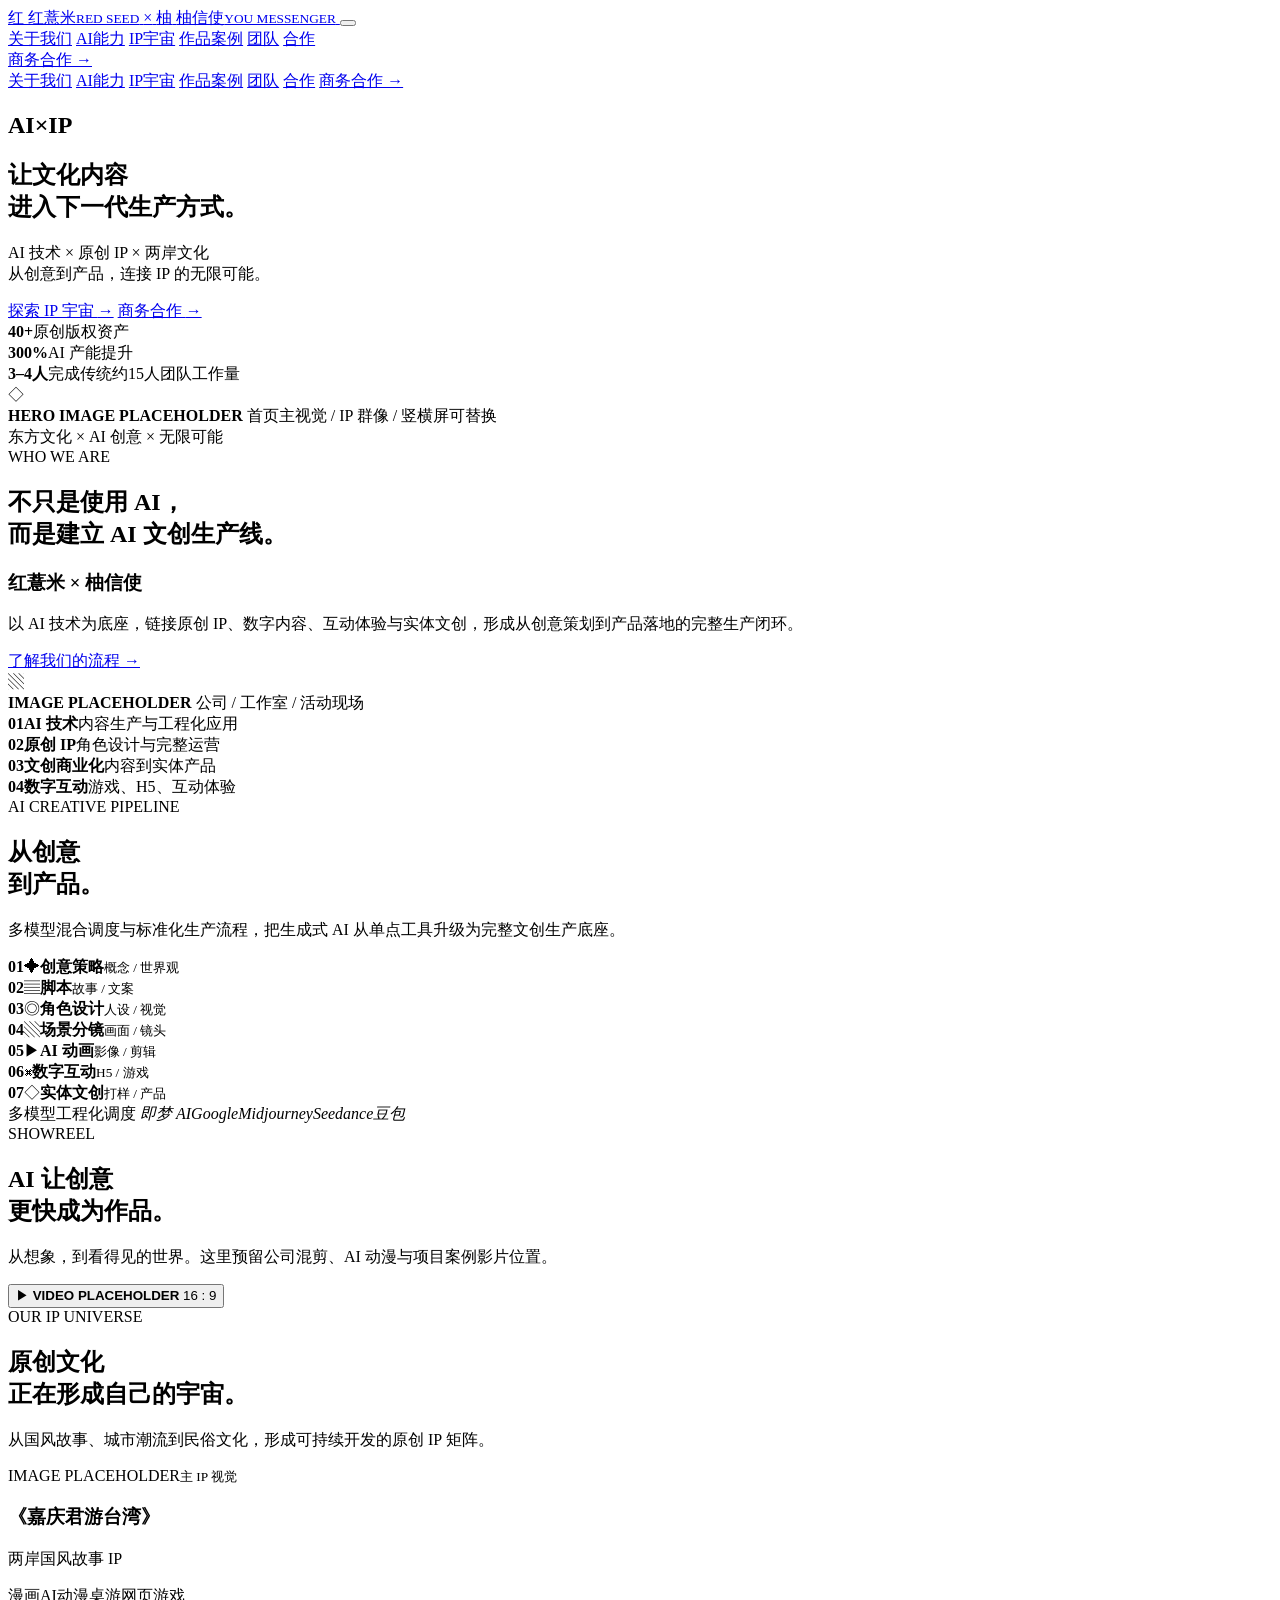
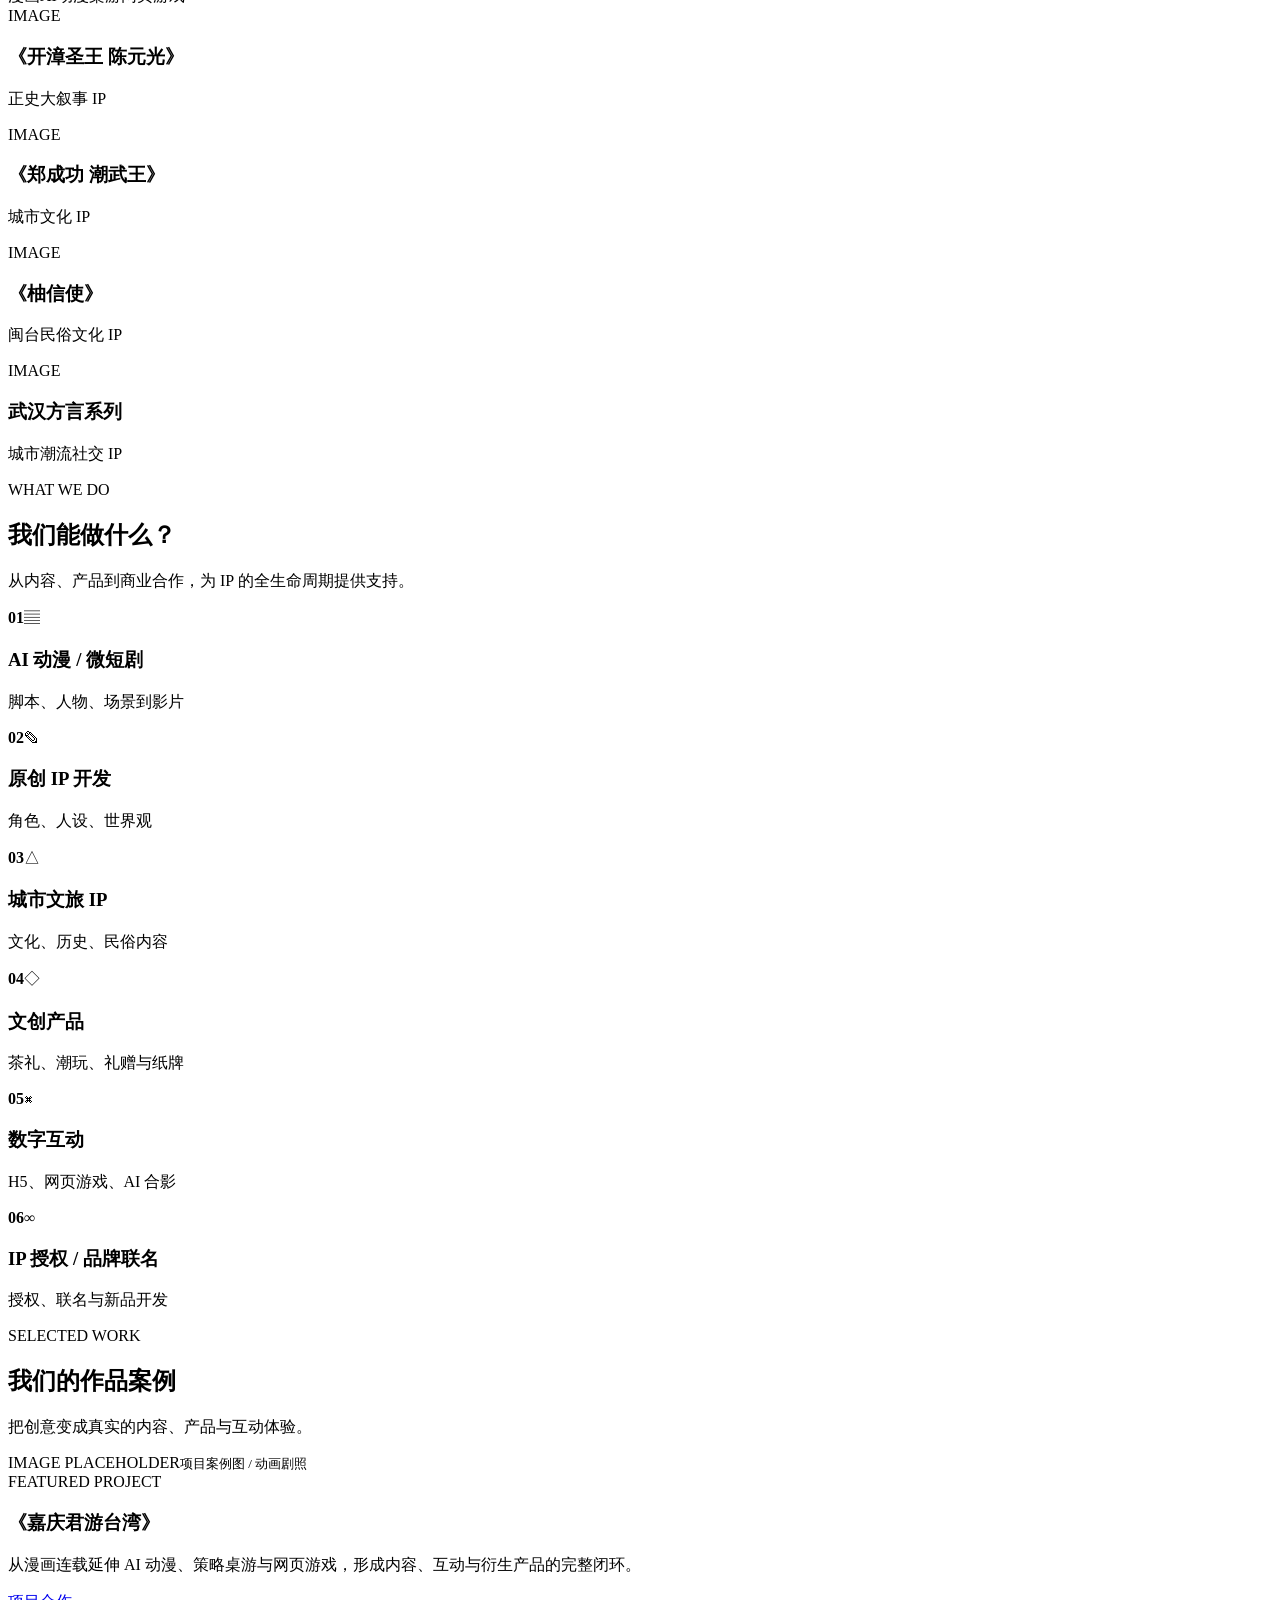
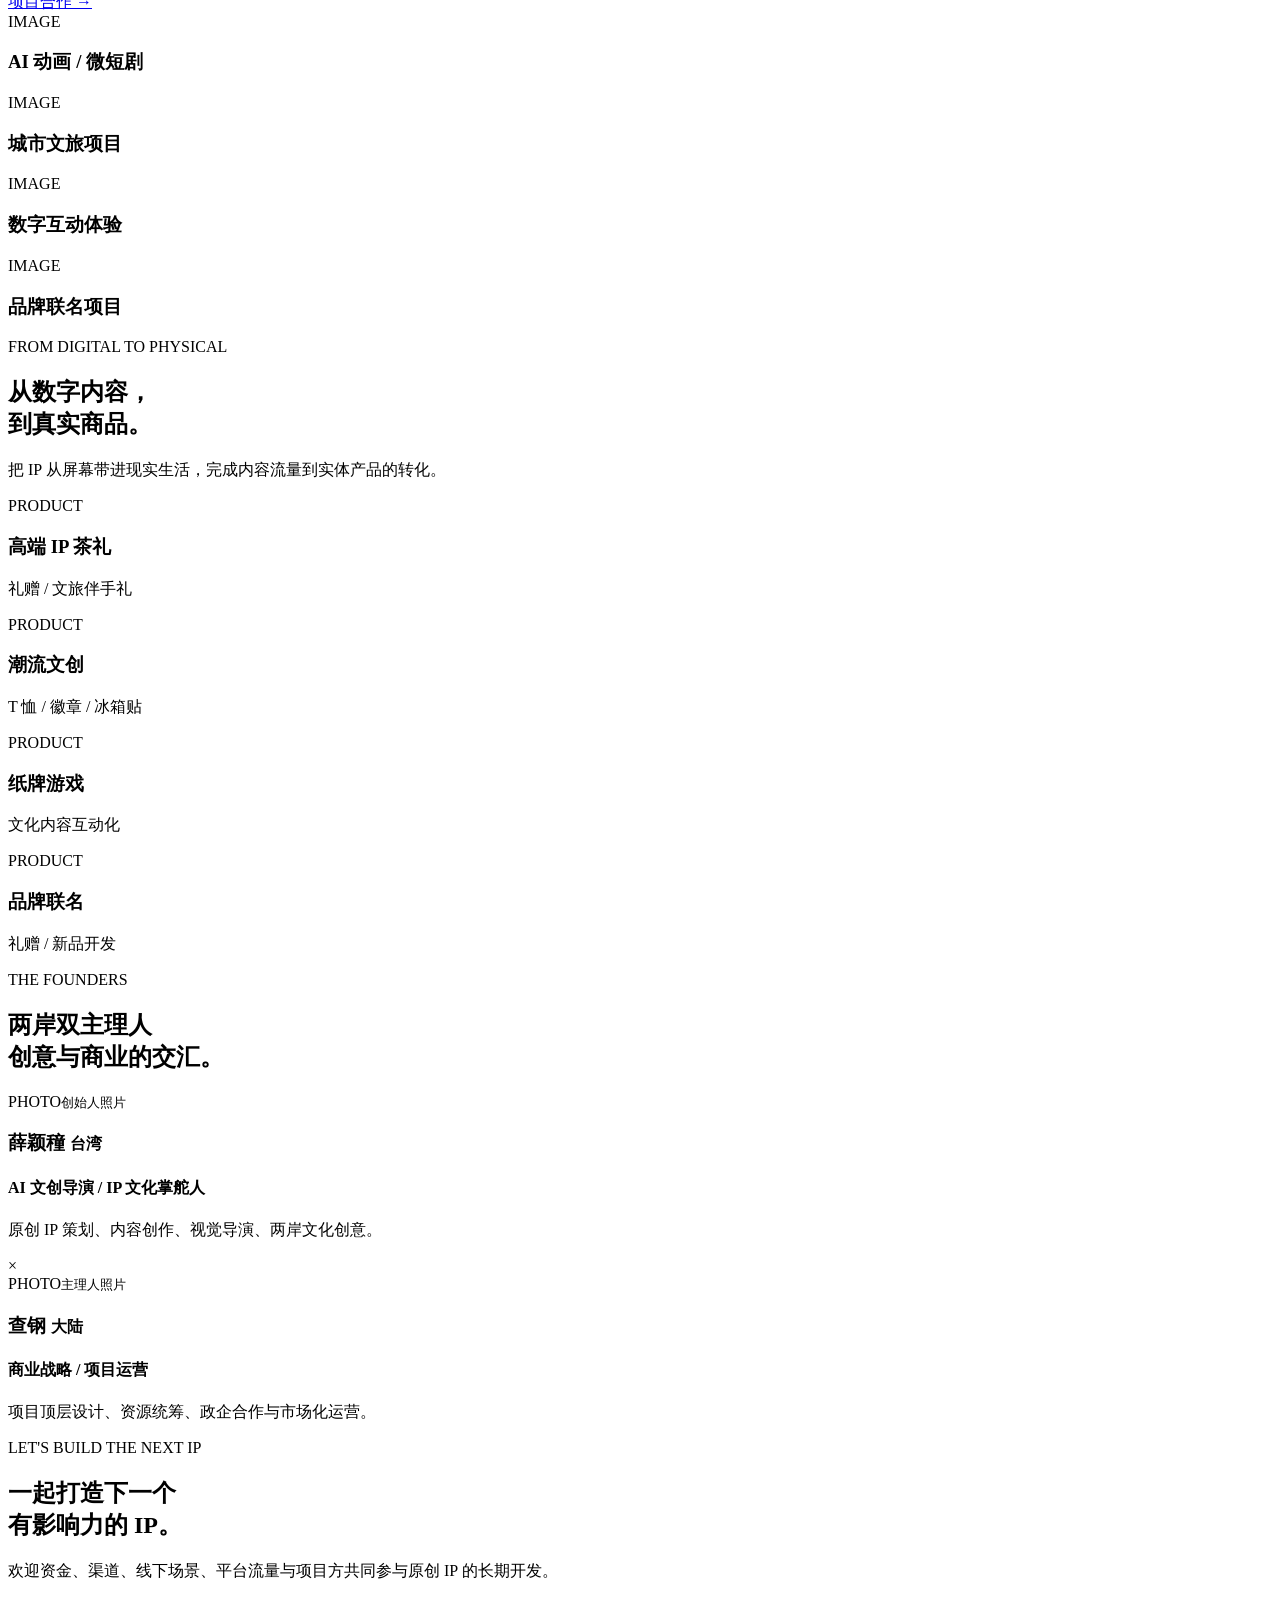
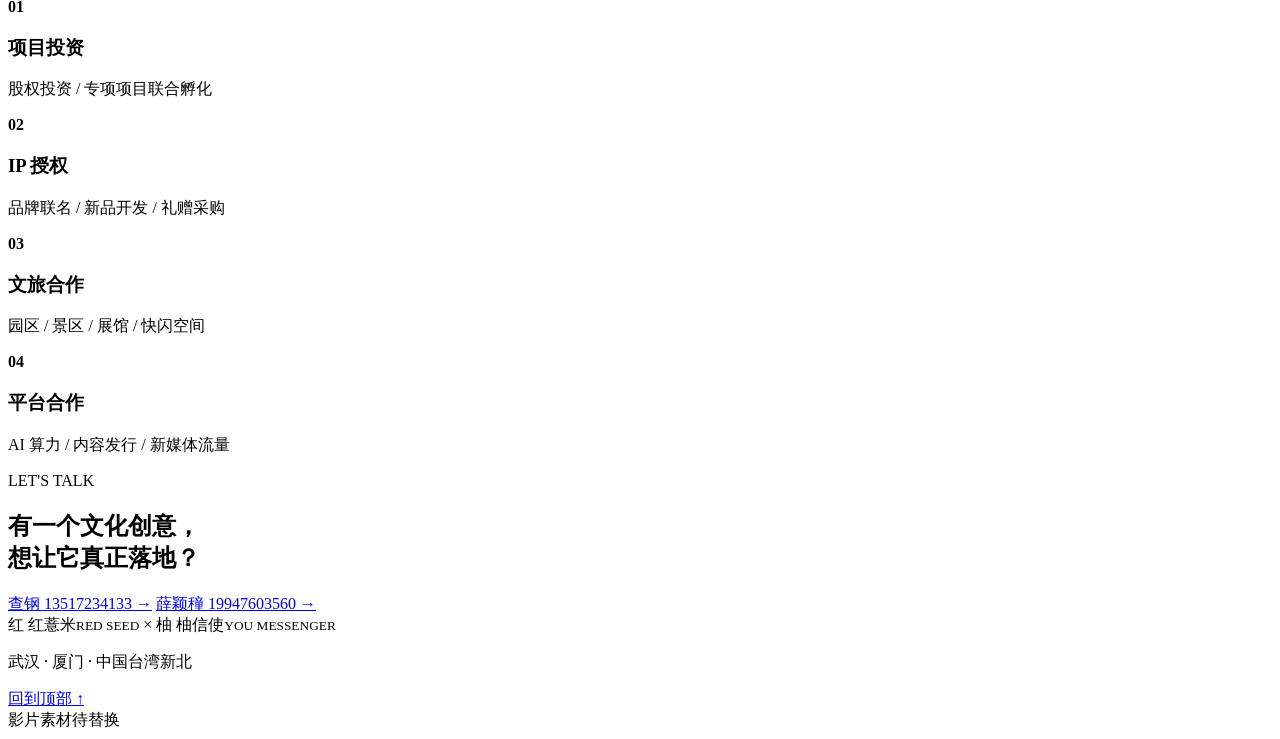
==== index.html @ b6f908d9 "Deploy responsive Red Seed × You Messenger website" ====
<!doctype html>
<html lang="zh-CN">
<head>
  <meta charset="utf-8" />
  <meta name="viewport" content="width=device-width, initial-scale=1, viewport-fit=cover" />
  <meta name="theme-color" content="#07090d" />
  <meta name="description" content="红薏米 × 柚信使｜AI 技术 × 原创 IP × 两岸文化" />
  <title>红薏米 × 柚信使｜AI × IP</title>
  <link rel="stylesheet" href="./styles.css" />
</head>
<body>
  <div class="site-shell">
    <header class="site-header" id="top">
      <div class="container nav-wrap">
        <a class="brand" href="#top" aria-label="红薏米与柚信使首页">
          <span class="brand-mark brand-mark-red">红</span>
          <span class="brand-text">红薏米<small>RED SEED</small></span>
          <span class="brand-x">×</span>
          <span class="brand-mark brand-mark-gold">柚</span>
          <span class="brand-text">柚信使<small>YOU MESSENGER</small></span>
        </a>

        <button class="menu-toggle" type="button" aria-label="打开菜单" aria-expanded="false">
          <span></span><span></span><span></span>
        </button>

        <nav class="desktop-nav" aria-label="主导航">
          <a href="#about">关于我们</a>
          <a href="#ai">AI能力</a>
          <a href="#ip">IP宇宙</a>
          <a href="#work">作品案例</a>
          <a href="#team">团队</a>
          <a href="#coop">合作</a>
        </nav>

        <a class="nav-cta" href="#contact">商务合作 <span>→</span></a>
      </div>

      <div class="mobile-panel" aria-hidden="true">
        <a href="#about">关于我们</a>
        <a href="#ai">AI能力</a>
        <a href="#ip">IP宇宙</a>
        <a href="#work">作品案例</a>
        <a href="#team">团队</a>
        <a href="#coop">合作</a>
        <a class="mobile-panel-cta" href="#contact">商务合作 →</a>
      </div>
    </header>

    <main>
      <section class="hero section-dark">
        <div class="hero-bg hero-bg-a"></div>
        <div class="hero-bg hero-bg-b"></div>
        <div class="container hero-grid">
          <div class="hero-copy reveal">
            <h1><span class="hero-ai">AI</span><span class="hero-cross">×</span><span class="hero-ip">IP</span></h1>
            <h2>让文化内容<br />进入下一代生产方式。</h2>
            <p>AI 技术 × 原创 IP × 两岸文化<br />从创意到产品，连接 IP 的无限可能。</p>
            <div class="hero-actions">
              <a class="btn btn-primary" href="#ip">探索 IP 宇宙 <span>→</span></a>
              <a class="btn btn-outline" href="#contact">商务合作 <span>→</span></a>
            </div>
            <div class="hero-stats" aria-label="核心数据">
              <div><strong>40+</strong><span>原创版权资产</span></div>
              <div><strong>300%</strong><span>AI 产能提升</span></div>
              <div><strong>3–4人</strong><span>完成传统约15人团队工作量</span></div>
            </div>
          </div>

          <div class="hero-media reveal" aria-label="首页主视觉占位符">
            <div class="placeholder hero-placeholder">
              <div class="placeholder-icon">◇</div>
              <strong>HERO IMAGE PLACEHOLDER</strong>
              <span>首页主视觉 / IP 群像 / 竖横屏可替换</span>
            </div>
            <div class="hero-note">东方文化 × AI 创意 × 无限可能</div>
          </div>
        </div>
      </section>

      <section class="about section-light" id="about">
        <div class="container about-grid">
          <div class="about-copy reveal">
            <span class="eyebrow">WHO WE ARE</span>
            <h2>不只是使用 AI，<br />而是建立 AI 文创生产线。</h2>
            <h3>红薏米 × 柚信使</h3>
            <p>以 AI 技术为底座，链接原创 IP、数字内容、互动体验与实体文创，形成从创意策划到产品落地的完整生产闭环。</p>
            <a class="text-link" href="#ai">了解我们的流程 <span>→</span></a>
          </div>
          <div class="about-media reveal">
            <div class="placeholder photo-placeholder">
              <div class="placeholder-icon">▧</div>
              <strong>IMAGE PLACEHOLDER</strong>
              <span>公司 / 工作室 / 活动现场</span>
            </div>
          </div>
          <div class="about-capabilities reveal">
            <article><b>01</b><strong>AI 技术</strong><span>内容生产与工程化应用</span></article>
            <article><b>02</b><strong>原创 IP</strong><span>角色设计与完整运营</span></article>
            <article><b>03</b><strong>文创商业化</strong><span>内容到实体产品</span></article>
            <article><b>04</b><strong>数字互动</strong><span>游戏、H5、互动体验</span></article>
          </div>
        </div>
      </section>

      <section class="pipeline section-dark" id="ai">
        <div class="container">
          <div class="section-head split reveal">
            <div>
              <span class="eyebrow light">AI CREATIVE PIPELINE</span>
              <h2>从创意<br />到产品。</h2>
            </div>
            <p>多模型混合调度与标准化生产流程，把生成式 AI 从单点工具升级为完整文创生产底座。</p>
          </div>

          <div class="pipeline-track reveal">
            <article><b>01</b><span class="step-icon">✦</span><strong>创意策略</strong><small>概念 / 世界观</small></article>
            <article><b>02</b><span class="step-icon">▤</span><strong>脚本</strong><small>故事 / 文案</small></article>
            <article><b>03</b><span class="step-icon">◎</span><strong>角色设计</strong><small>人设 / 视觉</small></article>
            <article><b>04</b><span class="step-icon">▧</span><strong>场景分镜</strong><small>画面 / 镜头</small></article>
            <article><b>05</b><span class="step-icon">▶</span><strong>AI 动画</strong><small>影像 / 剪辑</small></article>
            <article><b>06</b><span class="step-icon">⌘</span><strong>数字互动</strong><small>H5 / 游戏</small></article>
            <article><b>07</b><span class="step-icon">◇</span><strong>实体文创</strong><small>打样 / 产品</small></article>
          </div>
          <div class="model-line reveal">
            <span>多模型工程化调度</span>
            <i>即梦 AI</i><i>Google</i><i>Midjourney</i><i>Seedance</i><i>豆包</i>
          </div>
        </div>
      </section>

      <section class="showreel section-cinematic">
        <div class="container showreel-grid">
          <div class="reveal">
            <span class="eyebrow light">SHOWREEL</span>
            <h2>AI 让创意<br />更快成为作品。</h2>
            <p>从想象，到看得见的世界。这里预留公司混剪、AI 动漫与项目案例影片位置。</p>
          </div>
          <button class="video-placeholder placeholder reveal" type="button" data-video-placeholder>
            <span class="play-icon">▶</span>
            <strong>VIDEO PLACEHOLDER</strong>
            <span>16 : 9</span>
          </button>
        </div>
      </section>

      <section class="ip section-light" id="ip">
        <div class="container">
          <div class="section-head reveal">
            <span class="eyebrow">OUR IP UNIVERSE</span>
            <h2>原创文化<br />正在形成自己的宇宙。</h2>
            <p>从国风故事、城市潮流到民俗文化，形成可持续开发的原创 IP 矩阵。</p>
          </div>

          <div class="ip-layout reveal">
            <article class="ip-feature">
              <div class="placeholder ip-image large"><span>IMAGE PLACEHOLDER</span><small>主 IP 视觉</small></div>
              <div class="ip-copy"><h3>《嘉庆君游台湾》</h3><p>两岸国风故事 IP</p><div class="tags"><span>漫画</span><span>AI动漫</span><span>桌游</span><span>网页游戏</span></div></div>
            </article>
            <div class="ip-grid">
              <article><div class="placeholder ip-image"><span>IMAGE</span></div><h3>《开漳圣王 陈元光》</h3><p>正史大叙事 IP</p></article>
              <article><div class="placeholder ip-image"><span>IMAGE</span></div><h3>《郑成功 潮武王》</h3><p>城市文化 IP</p></article>
              <article><div class="placeholder ip-image"><span>IMAGE</span></div><h3>《柚信使》</h3><p>闽台民俗文化 IP</p></article>
              <article><div class="placeholder ip-image"><span>IMAGE</span></div><h3>武汉方言系列</h3><p>城市潮流社交 IP</p></article>
            </div>
          </div>
        </div>
      </section>

      <section class="services section-dark">
        <div class="container">
          <div class="section-head split reveal">
            <div><span class="eyebrow light">WHAT WE DO</span><h2>我们能做什么？</h2></div>
            <p>从内容、产品到商业合作，为 IP 的全生命周期提供支持。</p>
          </div>
          <div class="service-grid reveal">
            <article><b>01</b><span>▤</span><h3>AI 动漫 / 微短剧</h3><p>脚本、人物、场景到影片</p></article>
            <article><b>02</b><span>✎</span><h3>原创 IP 开发</h3><p>角色、人设、世界观</p></article>
            <article><b>03</b><span>△</span><h3>城市文旅 IP</h3><p>文化、历史、民俗内容</p></article>
            <article><b>04</b><span>◇</span><h3>文创产品</h3><p>茶礼、潮玩、礼赠与纸牌</p></article>
            <article><b>05</b><span>⌘</span><h3>数字互动</h3><p>H5、网页游戏、AI 合影</p></article>
            <article><b>06</b><span>∞</span><h3>IP 授权 / 品牌联名</h3><p>授权、联名与新品开发</p></article>
          </div>
        </div>
      </section>

      <section class="work section-light" id="work">
        <div class="container">
          <div class="section-head split reveal">
            <div><span class="eyebrow">SELECTED WORK</span><h2>我们的作品案例</h2></div>
            <p>把创意变成真实的内容、产品与互动体验。</p>
          </div>
          <div class="work-feature reveal">
            <div class="placeholder work-image"><span>IMAGE PLACEHOLDER</span><small>项目案例图 / 动画剧照</small></div>
            <div class="work-copy">
              <span>FEATURED PROJECT</span>
              <h3>《嘉庆君游台湾》</h3>
              <p>从漫画连载延伸 AI 动漫、策略桌游与网页游戏，形成内容、互动与衍生产品的完整闭环。</p>
              <a class="text-link" href="#contact">项目合作 <span>→</span></a>
            </div>
          </div>
          <div class="work-row reveal" aria-label="更多项目占位符">
            <article><div class="placeholder"><span>IMAGE</span></div><h3>AI 动画 / 微短剧</h3></article>
            <article><div class="placeholder"><span>IMAGE</span></div><h3>城市文旅项目</h3></article>
            <article><div class="placeholder"><span>IMAGE</span></div><h3>数字互动体验</h3></article>
            <article><div class="placeholder"><span>IMAGE</span></div><h3>品牌联名项目</h3></article>
          </div>
        </div>
      </section>

      <section class="physical section-dark">
        <div class="container physical-grid">
          <div class="reveal">
            <span class="eyebrow light">FROM DIGITAL TO PHYSICAL</span>
            <h2>从数字内容，<br />到真实商品。</h2>
            <p>把 IP 从屏幕带进现实生活，完成内容流量到实体产品的转化。</p>
          </div>
          <div class="product-rail reveal">
            <article><div class="placeholder"><span>PRODUCT</span></div><h3>高端 IP 茶礼</h3><p>礼赠 / 文旅伴手礼</p></article>
            <article><div class="placeholder"><span>PRODUCT</span></div><h3>潮流文创</h3><p>T 恤 / 徽章 / 冰箱贴</p></article>
            <article><div class="placeholder"><span>PRODUCT</span></div><h3>纸牌游戏</h3><p>文化内容互动化</p></article>
            <article><div class="placeholder"><span>PRODUCT</span></div><h3>品牌联名</h3><p>礼赠 / 新品开发</p></article>
          </div>
        </div>
      </section>

      <section class="team section-light" id="team">
        <div class="container">
          <div class="section-head reveal">
            <span class="eyebrow">THE FOUNDERS</span>
            <h2>两岸双主理人<br />创意与商业的交汇。</h2>
          </div>
          <div class="team-grid reveal">
            <article class="person-card">
              <div class="placeholder person-photo"><span>PHOTO</span><small>创始人照片</small></div>
              <div><h3>薛颖穜 <small>台湾</small></h3><h4>AI 文创导演 / IP 文化掌舵人</h4><p>原创 IP 策划、内容创作、视觉导演、两岸文化创意。</p></div>
            </article>
            <div class="team-x">×</div>
            <article class="person-card">
              <div class="placeholder person-photo"><span>PHOTO</span><small>主理人照片</small></div>
              <div><h3>查钢 <small>大陆</small></h3><h4>商业战略 / 项目运营</h4><p>项目顶层设计、资源统筹、政企合作与市场化运营。</p></div>
            </article>
          </div>
        </div>
      </section>

      <section class="coop" id="coop">
        <div class="coop-bg"></div>
        <div class="container">
          <div class="section-head split reveal">
            <div><span class="eyebrow light">LET'S BUILD THE NEXT IP</span><h2>一起打造下一个<br />有影响力的 IP。</h2></div>
            <p>欢迎资金、渠道、线下场景、平台流量与项目方共同参与原创 IP 的长期开发。</p>
          </div>
          <div class="coop-grid reveal">
            <article><b>01</b><h3>项目投资</h3><p>股权投资 / 专项项目联合孵化</p></article>
            <article><b>02</b><h3>IP 授权</h3><p>品牌联名 / 新品开发 / 礼赠采购</p></article>
            <article><b>03</b><h3>文旅合作</h3><p>园区 / 景区 / 展馆 / 快闪空间</p></article>
            <article><b>04</b><h3>平台合作</h3><p>AI 算力 / 内容发行 / 新媒体流量</p></article>
          </div>
        </div>
      </section>

      <section class="contact section-dark" id="contact">
        <div class="container contact-grid reveal">
          <div>
            <span class="eyebrow light">LET'S TALK</span>
            <h2>有一个文化创意，<br />想让它真正落地？</h2>
          </div>
          <div class="contact-actions">
            <a class="btn btn-primary" href="tel:13517234133">查钢 13517234133 <span>→</span></a>
            <a class="btn btn-outline" href="tel:19947603560">薛颖穜 19947603560 <span>→</span></a>
          </div>
        </div>
      </section>
    </main>

    <footer class="footer">
      <div class="container footer-grid">
        <div class="brand footer-brand">
          <span class="brand-mark brand-mark-red">红</span>
          <span class="brand-text">红薏米<small>RED SEED</small></span>
          <span class="brand-x">×</span>
          <span class="brand-mark brand-mark-gold">柚</span>
          <span class="brand-text">柚信使<small>YOU MESSENGER</small></span>
        </div>
        <p>武汉 · 厦门 · 中国台湾新北</p>
        <a href="#top">回到顶部 ↑</a>
      </div>
    </footer>
  </div>

  <div class="toast" role="status" aria-live="polite">影片素材待替换</div>
  <script src="./script.js"></script>
</body>
</html>
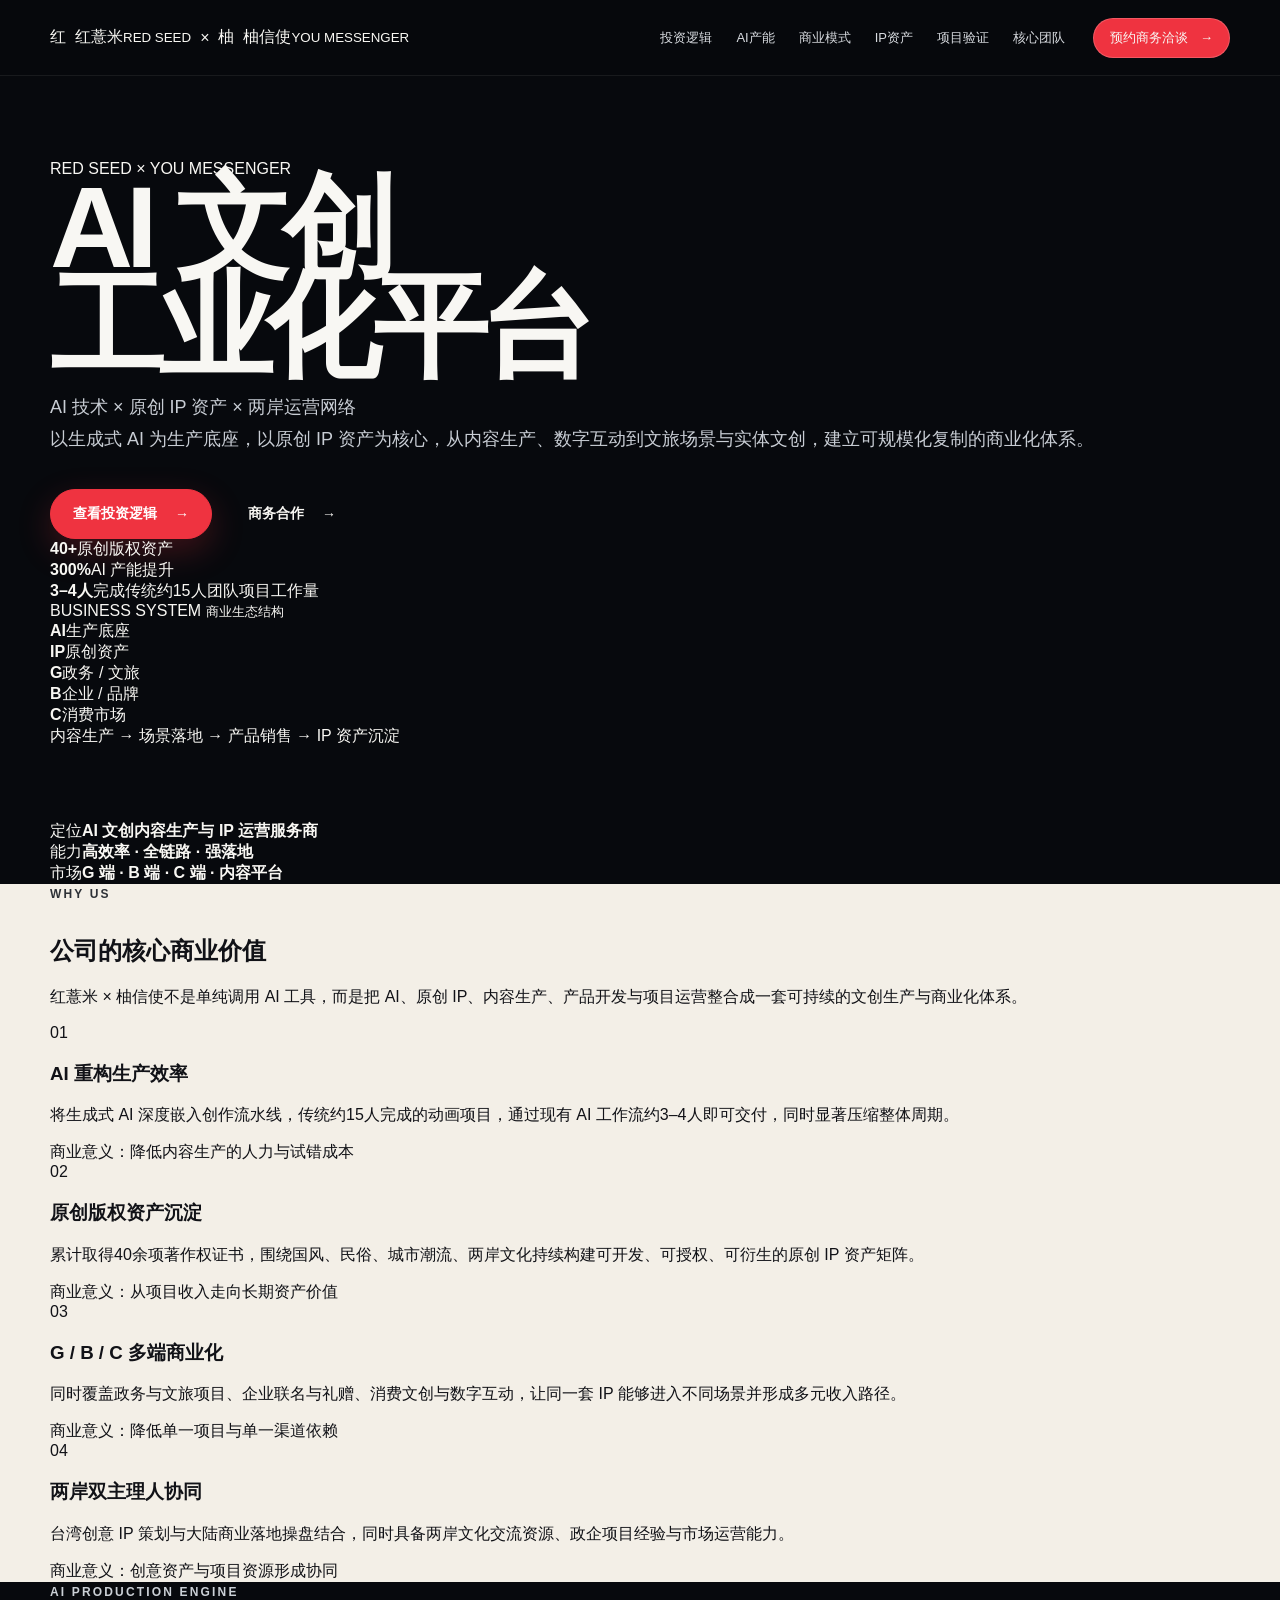
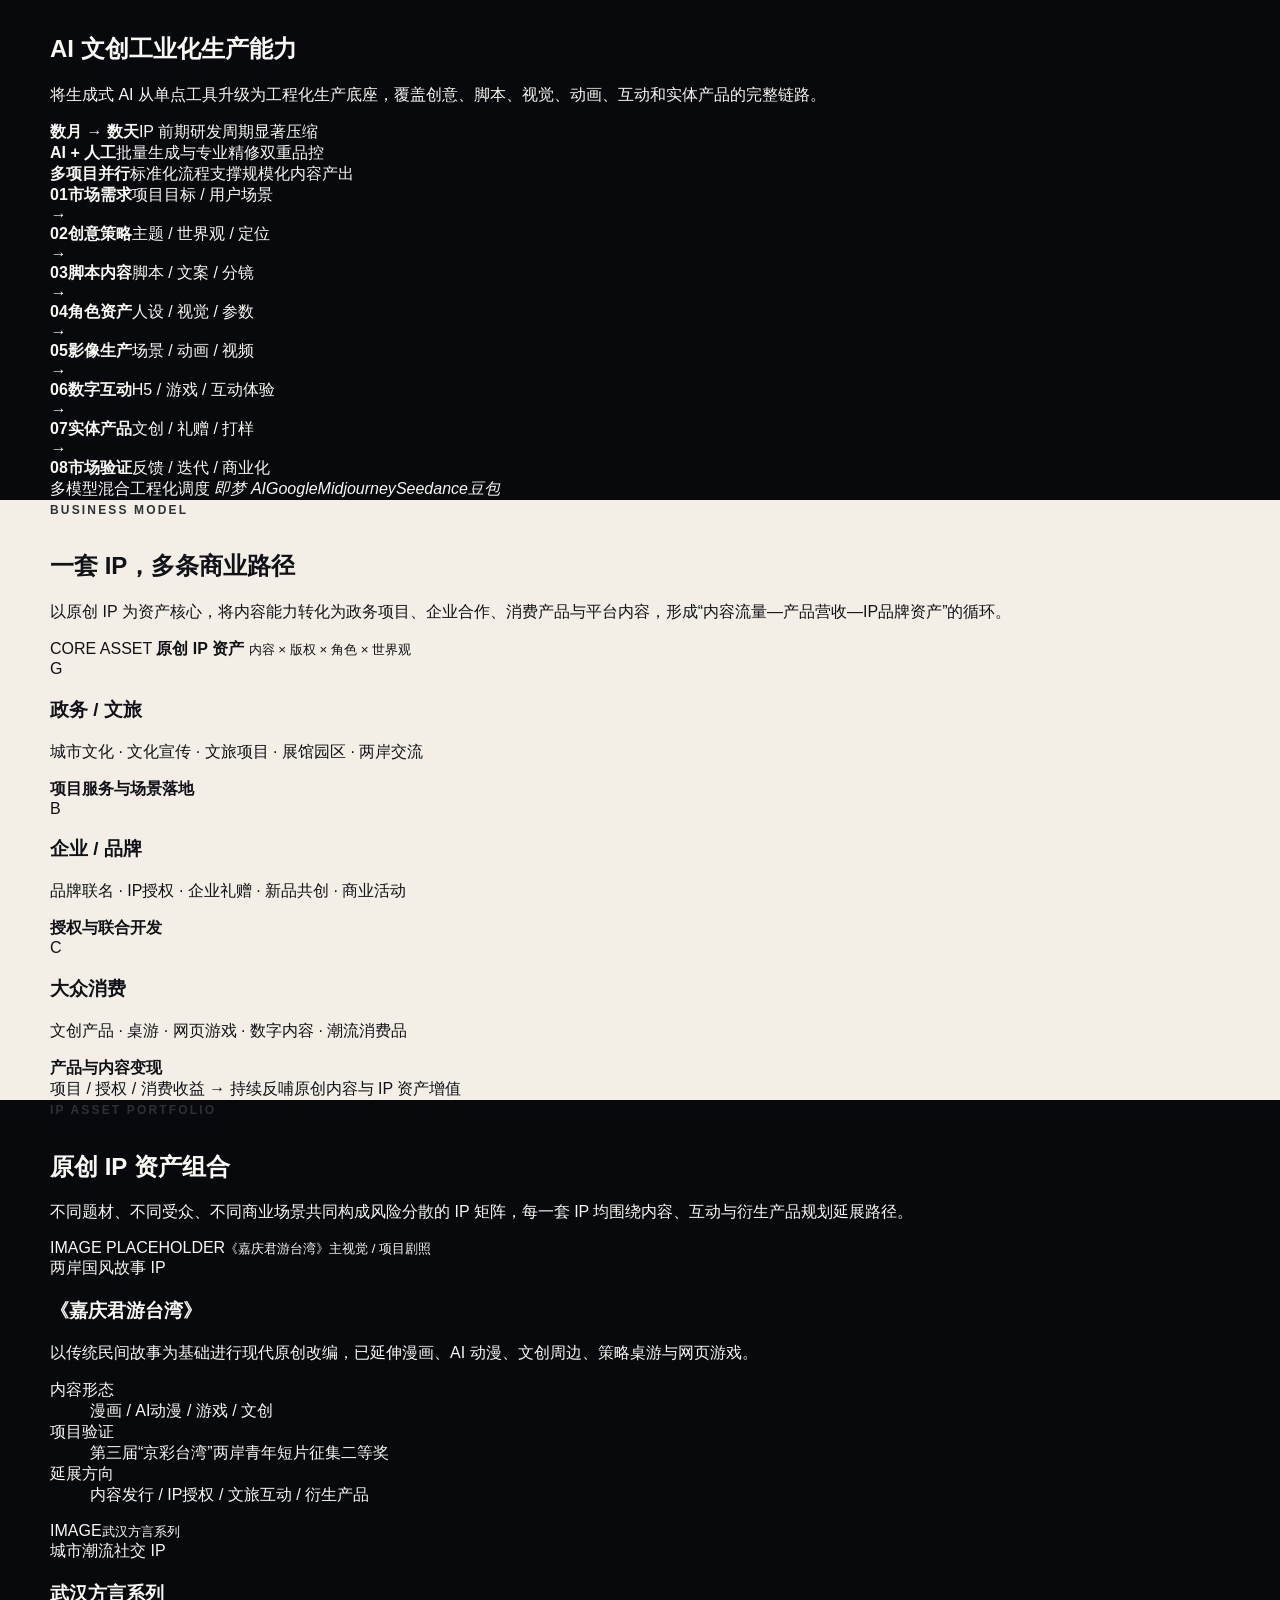
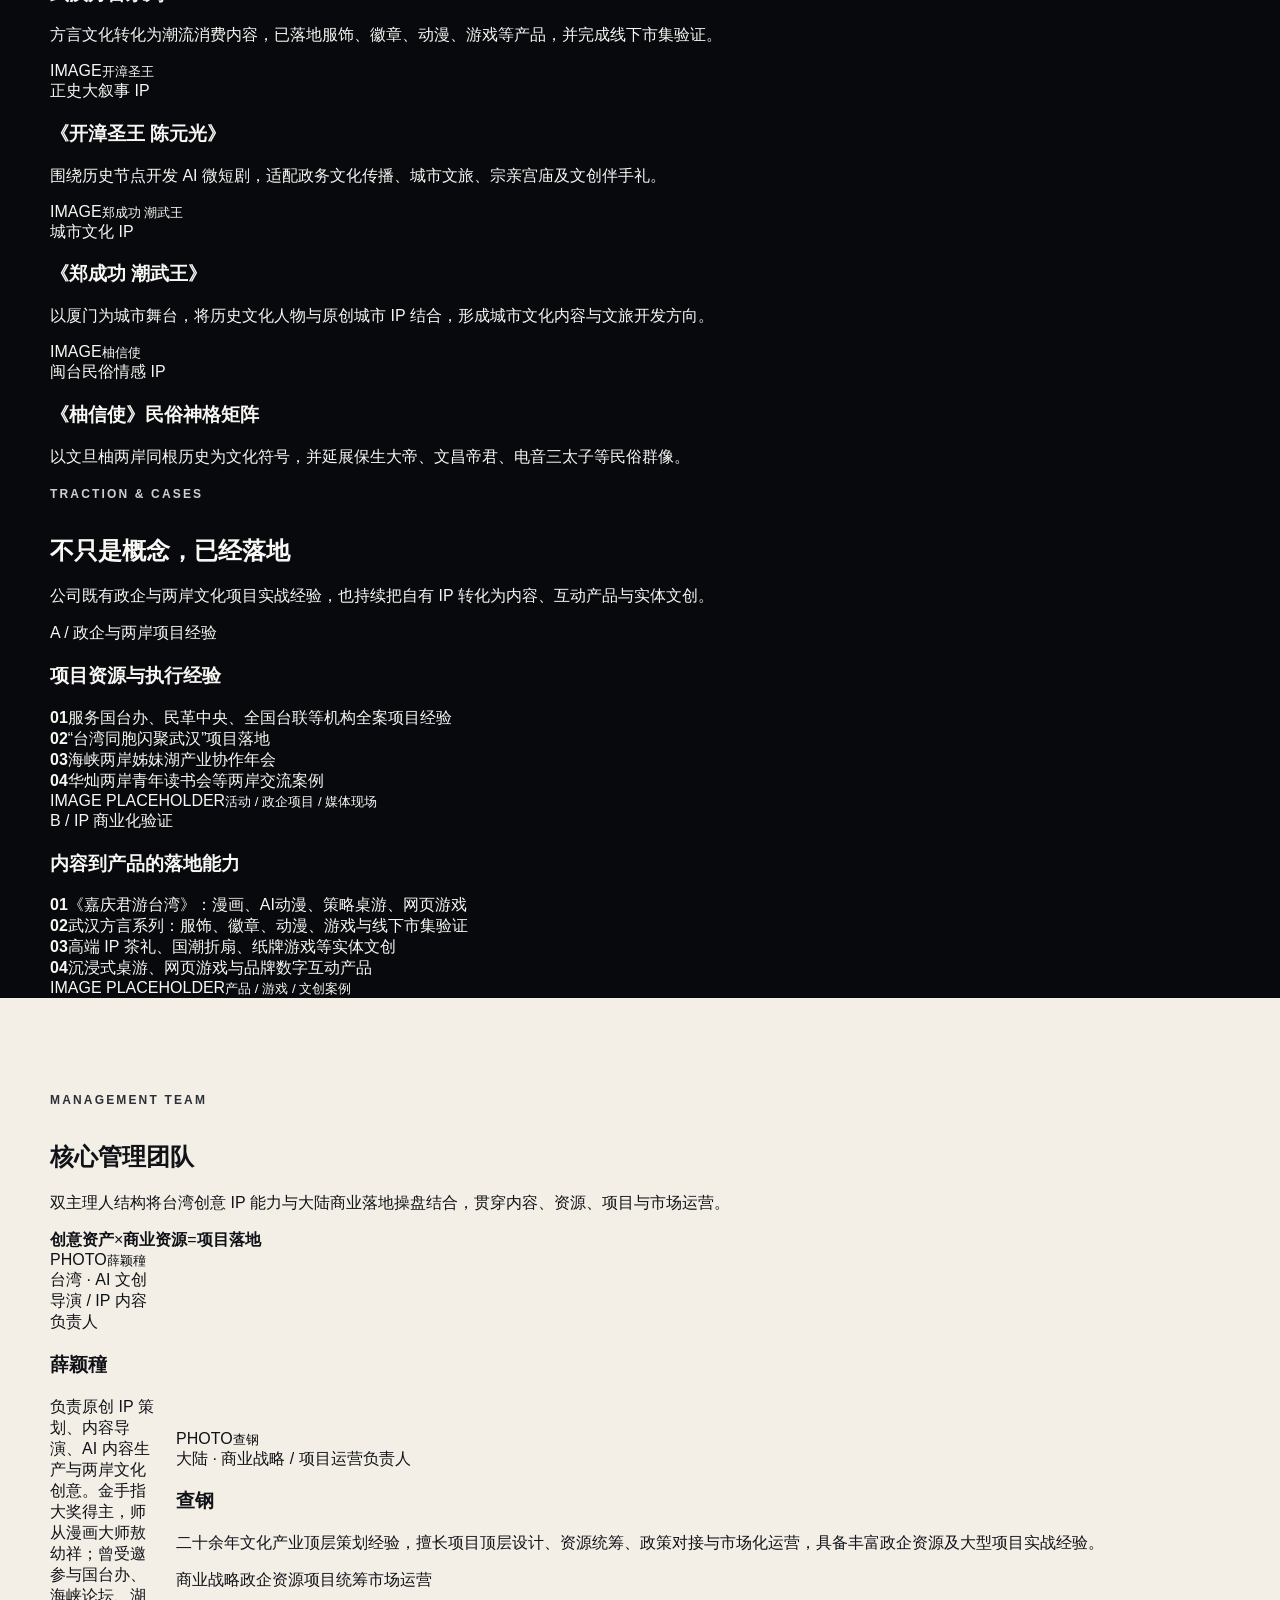
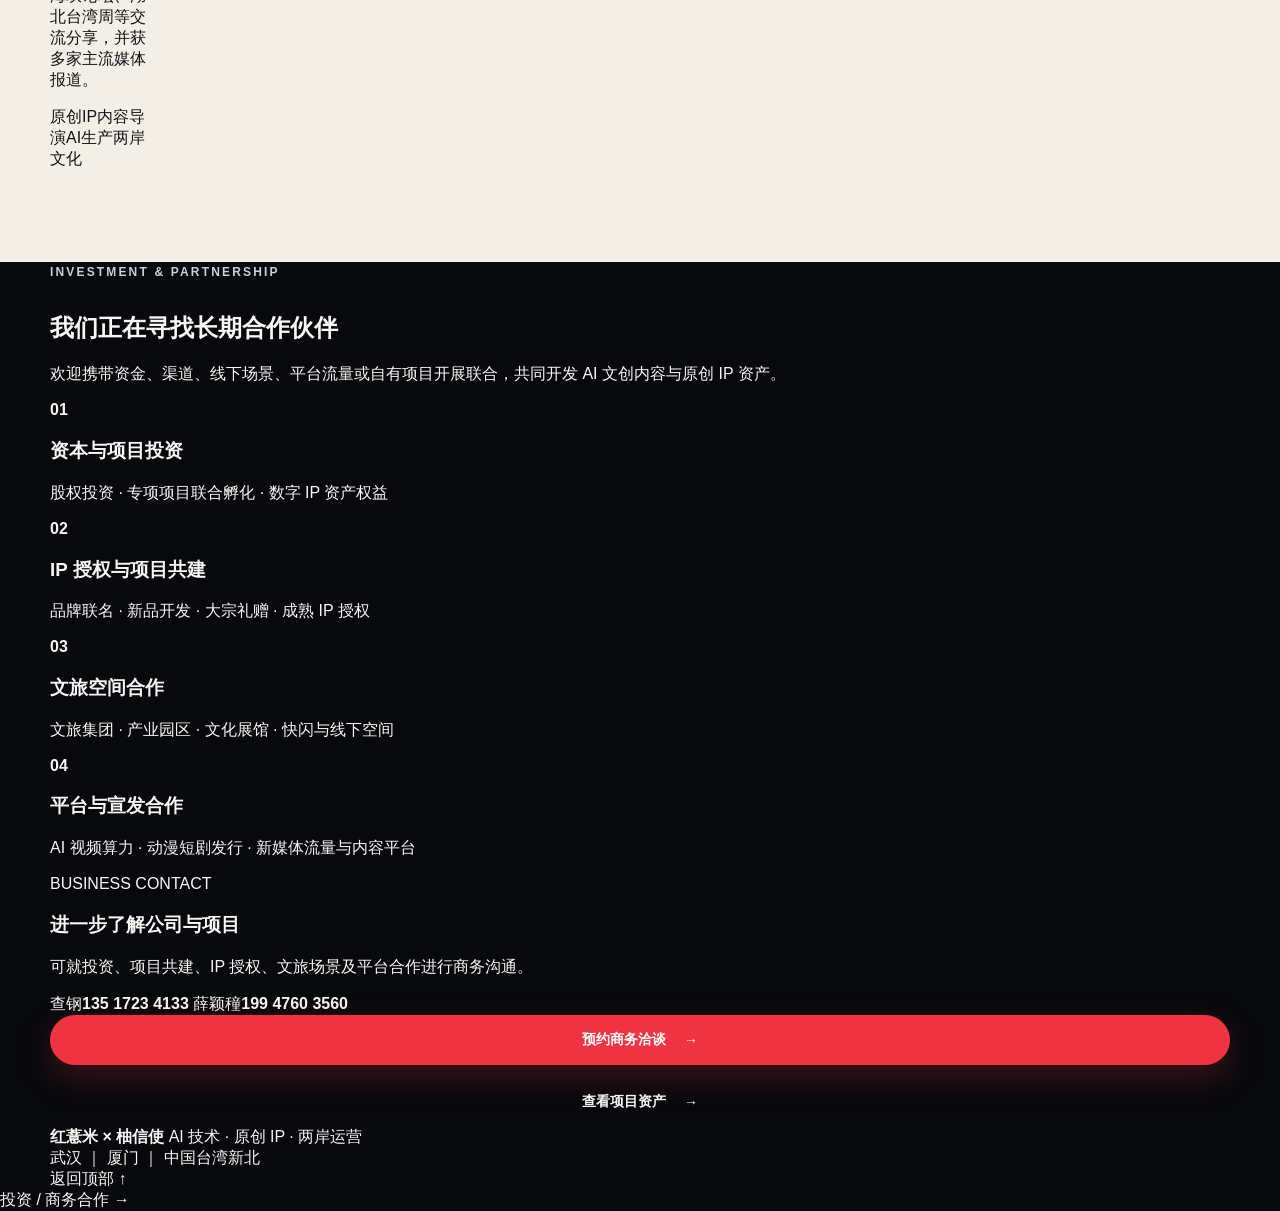
==== commit 6136762c: "feat: rebuild homepage for investor-focused V2" ====
--- a/index.html
+++ b/index.html
@@ -3,293 +3,395 @@
 <head>
   <meta charset="utf-8" />
   <meta name="viewport" content="width=device-width, initial-scale=1, viewport-fit=cover" />
-  <meta name="theme-color" content="#07090d" />
-  <meta name="description" content="红薏米 × 柚信使｜AI 技术 × 原创 IP × 两岸文化" />
-  <title>红薏米 × 柚信使｜AI × IP</title>
+  <meta name="theme-color" content="#080b10" />
+  <meta name="description" content="红薏米 × 柚信使｜AI 文创工业化平台。AI 技术、原创 IP 资产与两岸运营网络，面向投资、政企、文旅、品牌与渠道合作。" />
+  <title>红薏米 × 柚信使｜AI 文创工业化平台</title>
   <link rel="stylesheet" href="./styles.css" />
 </head>
 <body>
-  <div class="site-shell">
-    <header class="site-header" id="top">
-      <div class="container nav-wrap">
-        <a class="brand" href="#top" aria-label="红薏米与柚信使首页">
-          <span class="brand-mark brand-mark-red">红</span>
-          <span class="brand-text">红薏米<small>RED SEED</small></span>
-          <span class="brand-x">×</span>
-          <span class="brand-mark brand-mark-gold">柚</span>
-          <span class="brand-text">柚信使<small>YOU MESSENGER</small></span>
-        </a>
-
-        <button class="menu-toggle" type="button" aria-label="打开菜单" aria-expanded="false">
-          <span></span><span></span><span></span>
-        </button>
-
-        <nav class="desktop-nav" aria-label="主导航">
-          <a href="#about">关于我们</a>
-          <a href="#ai">AI能力</a>
-          <a href="#ip">IP宇宙</a>
-          <a href="#work">作品案例</a>
-          <a href="#team">团队</a>
-          <a href="#coop">合作</a>
-        </nav>
-
-        <a class="nav-cta" href="#contact">商务合作 <span>→</span></a>
-      </div>
-
-      <div class="mobile-panel" aria-hidden="true">
-        <a href="#about">关于我们</a>
-        <a href="#ai">AI能力</a>
-        <a href="#ip">IP宇宙</a>
-        <a href="#work">作品案例</a>
-        <a href="#team">团队</a>
-        <a href="#coop">合作</a>
-        <a class="mobile-panel-cta" href="#contact">商务合作 →</a>
-      </div>
-    </header>
-
-    <main>
-      <section class="hero section-dark">
-        <div class="hero-bg hero-bg-a"></div>
-        <div class="hero-bg hero-bg-b"></div>
-        <div class="container hero-grid">
-          <div class="hero-copy reveal">
-            <h1><span class="hero-ai">AI</span><span class="hero-cross">×</span><span class="hero-ip">IP</span></h1>
-            <h2>让文化内容<br />进入下一代生产方式。</h2>
-            <p>AI 技术 × 原创 IP × 两岸文化<br />从创意到产品，连接 IP 的无限可能。</p>
-            <div class="hero-actions">
-              <a class="btn btn-primary" href="#ip">探索 IP 宇宙 <span>→</span></a>
-              <a class="btn btn-outline" href="#contact">商务合作 <span>→</span></a>
+  <header class="site-header" id="top">
+    <div class="container nav-wrap">
+      <a class="brand" href="#top" aria-label="红薏米与柚信使首页">
+        <span class="brand-symbol red">红</span>
+        <span class="brand-name">红薏米<small>RED SEED</small></span>
+        <span class="brand-divider">×</span>
+        <span class="brand-symbol gold">柚</span>
+        <span class="brand-name">柚信使<small>YOU MESSENGER</small></span>
+      </a>
+
+      <nav class="desktop-nav" aria-label="主导航">
+        <a href="#thesis">投资逻辑</a>
+        <a href="#engine">AI产能</a>
+        <a href="#business">商业模式</a>
+        <a href="#portfolio">IP资产</a>
+        <a href="#traction">项目验证</a>
+        <a href="#team">核心团队</a>
+      </nav>
+
+      <a class="nav-cta" href="#partnership">预约商务洽谈 <span>→</span></a>
+
+      <button class="menu-toggle" type="button" aria-label="打开菜单" aria-expanded="false">
+        <span></span><span></span><span></span>
+      </button>
+    </div>
+
+    <div class="mobile-panel" aria-hidden="true">
+      <a href="#thesis">投资逻辑</a>
+      <a href="#engine">AI产能</a>
+      <a href="#business">商业模式</a>
+      <a href="#portfolio">IP资产</a>
+      <a href="#traction">项目验证</a>
+      <a href="#team">核心团队</a>
+      <a class="mobile-panel-cta" href="#partnership">预约商务洽谈 →</a>
+    </div>
+  </header>
+
+  <main>
+    <section class="hero section-dark">
+      <div class="hero-grid-bg"></div>
+      <div class="container hero-layout">
+        <div class="hero-copy reveal">
+          <div class="hero-kicker">RED SEED × YOU MESSENGER</div>
+          <h1>AI 文创<br /><span>工业化平台</span></h1>
+          <p class="hero-subtitle">AI 技术 × 原创 IP 资产 × 两岸运营网络</p>
+          <p class="hero-desc">以生成式 AI 为生产底座，以原创 IP 资产为核心，从内容生产、数字互动到文旅场景与实体文创，建立可规模化复制的商业化体系。</p>
+          <div class="hero-actions">
+            <a class="btn btn-primary" href="#thesis">查看投资逻辑 <span>→</span></a>
+            <a class="btn btn-ghost" href="#partnership">商务合作 <span>→</span></a>
+          </div>
+
+          <div class="hero-metrics" aria-label="核心数据">
+            <article><strong>40+</strong><span>原创版权资产</span></article>
+            <article><strong>300%</strong><span>AI 产能提升</span></article>
+            <article><strong>3–4人</strong><span>完成传统约15人团队项目工作量</span></article>
+          </div>
+        </div>
+
+        <div class="hero-system reveal" aria-label="商业生态图占位">
+          <div class="system-head">
+            <span>BUSINESS SYSTEM</span>
+            <small>商业生态结构</small>
+          </div>
+          <div class="system-core">
+            <div class="core-ring ring-a"></div>
+            <div class="core-ring ring-b"></div>
+            <div class="core-node"><b>AI</b><span>生产底座</span></div>
+            <div class="satellite sat-1"><b>IP</b><span>原创资产</span></div>
+            <div class="satellite sat-2"><b>G</b><span>政务 / 文旅</span></div>
+            <div class="satellite sat-3"><b>B</b><span>企业 / 品牌</span></div>
+            <div class="satellite sat-4"><b>C</b><span>消费市场</span></div>
+          </div>
+          <div class="system-foot">内容生产 → 场景落地 → 产品销售 → IP 资产沉淀</div>
+        </div>
+      </div>
+    </section>
+
+    <section class="intro-strip">
+      <div class="container intro-strip-inner reveal">
+        <div><span>定位</span><strong>AI 文创内容生产与 IP 运营服务商</strong></div>
+        <div><span>能力</span><strong>高效率 · 全链路 · 强落地</strong></div>
+        <div><span>市场</span><strong>G 端 · B 端 · C 端 · 内容平台</strong></div>
+      </div>
+    </section>
+
+    <section class="thesis section-light" id="thesis">
+      <div class="container">
+        <div class="section-title-row reveal">
+          <div>
+            <span class="eyebrow">WHY US</span>
+            <h2>公司的核心商业价值</h2>
+          </div>
+          <p>红薏米 × 柚信使不是单纯调用 AI 工具，而是把 AI、原创 IP、内容生产、产品开发与项目运营整合成一套可持续的文创生产与商业化体系。</p>
+        </div>
+
+        <div class="thesis-grid reveal">
+          <article>
+            <div class="thesis-no">01</div>
+            <h3>AI 重构生产效率</h3>
+            <p>将生成式 AI 深度嵌入创作流水线，传统约15人完成的动画项目，通过现有 AI 工作流约3–4人即可交付，同时显著压缩整体周期。</p>
+            <div class="thesis-impact">商业意义：降低内容生产的人力与试错成本</div>
+          </article>
+          <article>
+            <div class="thesis-no">02</div>
+            <h3>原创版权资产沉淀</h3>
+            <p>累计取得40余项著作权证书，围绕国风、民俗、城市潮流、两岸文化持续构建可开发、可授权、可衍生的原创 IP 资产矩阵。</p>
+            <div class="thesis-impact">商业意义：从项目收入走向长期资产价值</div>
+          </article>
+          <article>
+            <div class="thesis-no">03</div>
+            <h3>G / B / C 多端商业化</h3>
+            <p>同时覆盖政务与文旅项目、企业联名与礼赠、消费文创与数字互动，让同一套 IP 能够进入不同场景并形成多元收入路径。</p>
+            <div class="thesis-impact">商业意义：降低单一项目与单一渠道依赖</div>
+          </article>
+          <article>
+            <div class="thesis-no">04</div>
+            <h3>两岸双主理人协同</h3>
+            <p>台湾创意 IP 策划与大陆商业落地操盘结合，同时具备两岸文化交流资源、政企项目经验与市场运营能力。</p>
+            <div class="thesis-impact">商业意义：创意资产与项目资源形成协同</div>
+          </article>
+        </div>
+      </div>
+    </section>
+
+    <section class="engine section-dark" id="engine">
+      <div class="container">
+        <div class="section-title-row dark reveal">
+          <div>
+            <span class="eyebrow light">AI PRODUCTION ENGINE</span>
+            <h2>AI 文创工业化生产能力</h2>
+          </div>
+          <p>将生成式 AI 从单点工具升级为工程化生产底座，覆盖创意、脚本、视觉、动画、互动和实体产品的完整链路。</p>
+        </div>
+
+        <div class="engine-highlight reveal">
+          <div><strong>数月 → 数天</strong><span>IP 前期研发周期显著压缩</span></div>
+          <div><strong>AI + 人工</strong><span>批量生成与专业精修双重品控</span></div>
+          <div><strong>多项目并行</strong><span>标准化流程支撑规模化内容产出</span></div>
+        </div>
+
+        <div class="engine-flow reveal" aria-label="AI 文创生产流程">
+          <article><b>01</b><strong>市场需求</strong><span>项目目标 / 用户场景</span></article>
+          <i>→</i>
+          <article><b>02</b><strong>创意策略</strong><span>主题 / 世界观 / 定位</span></article>
+          <i>→</i>
+          <article><b>03</b><strong>脚本内容</strong><span>脚本 / 文案 / 分镜</span></article>
+          <i>→</i>
+          <article><b>04</b><strong>角色资产</strong><span>人设 / 视觉 / 参数</span></article>
+          <i>→</i>
+          <article><b>05</b><strong>影像生产</strong><span>场景 / 动画 / 视频</span></article>
+          <i>→</i>
+          <article><b>06</b><strong>数字互动</strong><span>H5 / 游戏 / 互动体验</span></article>
+          <i>→</i>
+          <article><b>07</b><strong>实体产品</strong><span>文创 / 礼赠 / 打样</span></article>
+          <i>→</i>
+          <article><b>08</b><strong>市场验证</strong><span>反馈 / 迭代 / 商业化</span></article>
+        </div>
+
+        <div class="engine-tools reveal">
+          <span>多模型混合工程化调度</span>
+          <em>即梦 AI</em><em>Google</em><em>Midjourney</em><em>Seedance</em><em>豆包</em>
+        </div>
+      </div>
+    </section>
+
+    <section class="business section-light" id="business">
+      <div class="container">
+        <div class="section-title-row reveal">
+          <div>
+            <span class="eyebrow">BUSINESS MODEL</span>
+            <h2>一套 IP，多条商业路径</h2>
+          </div>
+          <p>以原创 IP 为资产核心，将内容能力转化为政务项目、企业合作、消费产品与平台内容，形成“内容流量—产品营收—IP品牌资产”的循环。</p>
+        </div>
+
+        <div class="business-map reveal">
+          <div class="business-origin">
+            <span>CORE ASSET</span>
+            <strong>原创 IP 资产</strong>
+            <small>内容 × 版权 × 角色 × 世界观</small>
+          </div>
+          <div class="business-lines"><span></span><span></span><span></span></div>
+          <div class="market-grid">
+            <article class="market-card">
+              <div class="market-letter">G</div>
+              <h3>政务 / 文旅</h3>
+              <p>城市文化 · 文化宣传 · 文旅项目 · 展馆园区 · 两岸交流</p>
+              <strong>项目服务与场景落地</strong>
+            </article>
+            <article class="market-card">
+              <div class="market-letter">B</div>
+              <h3>企业 / 品牌</h3>
+              <p>品牌联名 · IP授权 · 企业礼赠 · 新品共创 · 商业活动</p>
+              <strong>授权与联合开发</strong>
+            </article>
+            <article class="market-card">
+              <div class="market-letter">C</div>
+              <h3>大众消费</h3>
+              <p>文创产品 · 桌游 · 网页游戏 · 数字内容 · 潮流消费品</p>
+              <strong>产品与内容变现</strong>
+            </article>
+          </div>
+          <div class="asset-growth">项目 / 授权 / 消费收益 <span>→</span> 持续反哺原创内容与 IP 资产增值</div>
+        </div>
+      </div>
+    </section>
+
+    <section class="portfolio section-muted" id="portfolio">
+      <div class="container">
+        <div class="section-title-row reveal">
+          <div>
+            <span class="eyebrow">IP ASSET PORTFOLIO</span>
+            <h2>原创 IP 资产组合</h2>
+          </div>
+          <p>不同题材、不同受众、不同商业场景共同构成风险分散的 IP 矩阵，每一套 IP 均围绕内容、互动与衍生产品规划延展路径。</p>
+        </div>
+
+        <div class="portfolio-feature reveal">
+          <div class="media-placeholder large"><span>IMAGE PLACEHOLDER</span><small>《嘉庆君游台湾》主视觉 / 项目剧照</small></div>
+          <div class="asset-info">
+            <span class="asset-type">两岸国风故事 IP</span>
+            <h3>《嘉庆君游台湾》</h3>
+            <p>以传统民间故事为基础进行现代原创改编，已延伸漫画、AI 动漫、文创周边、策略桌游与网页游戏。</p>
+            <dl>
+              <div><dt>内容形态</dt><dd>漫画 / AI动漫 / 游戏 / 文创</dd></div>
+              <div><dt>项目验证</dt><dd>第三届“京彩台湾”两岸青年短片征集二等奖</dd></div>
+              <div><dt>延展方向</dt><dd>内容发行 / IP授权 / 文旅互动 / 衍生产品</dd></div>
+            </dl>
+          </div>
+        </div>
+
+        <div class="asset-grid reveal">
+          <article class="asset-card">
+            <div class="media-placeholder"><span>IMAGE</span><small>武汉方言系列</small></div>
+            <span class="asset-type">城市潮流社交 IP</span>
+            <h3>武汉方言系列</h3>
+            <p>方言文化转化为潮流消费内容，已落地服饰、徽章、动漫、游戏等产品，并完成线下市集验证。</p>
+          </article>
+          <article class="asset-card">
+            <div class="media-placeholder"><span>IMAGE</span><small>开漳圣王</small></div>
+            <span class="asset-type">正史大叙事 IP</span>
+            <h3>《开漳圣王 陈元光》</h3>
+            <p>围绕历史节点开发 AI 微短剧，适配政务文化传播、城市文旅、宗亲宫庙及文创伴手礼。</p>
+          </article>
+          <article class="asset-card">
+            <div class="media-placeholder"><span>IMAGE</span><small>郑成功 潮武王</small></div>
+            <span class="asset-type">城市文化 IP</span>
+            <h3>《郑成功 潮武王》</h3>
+            <p>以厦门为城市舞台，将历史文化人物与原创城市 IP 结合，形成城市文化内容与文旅开发方向。</p>
+          </article>
+          <article class="asset-card">
+            <div class="media-placeholder"><span>IMAGE</span><small>柚信使</small></div>
+            <span class="asset-type">闽台民俗情感 IP</span>
+            <h3>《柚信使》民俗神格矩阵</h3>
+            <p>以文旦柚两岸同根历史为文化符号，并延展保生大帝、文昌帝君、电音三太子等民俗群像。</p>
+          </article>
+        </div>
+      </div>
+    </section>
+
+    <section class="traction section-dark" id="traction">
+      <div class="container">
+        <div class="section-title-row dark reveal">
+          <div>
+            <span class="eyebrow light">TRACTION & CASES</span>
+            <h2>不只是概念，已经落地</h2>
+          </div>
+          <p>公司既有政企与两岸文化项目实战经验，也持续把自有 IP 转化为内容、互动产品与实体文创。</p>
+        </div>
+
+        <div class="traction-grid reveal">
+          <article class="traction-panel">
+            <span class="panel-label">A / 政企与两岸项目经验</span>
+            <h3>项目资源与执行经验</h3>
+            <div class="proof-list">
+              <div><b>01</b><span>服务国台办、民革中央、全国台联等机构全案项目经验</span></div>
+              <div><b>02</b><span>“台湾同胞闪聚武汉”项目落地</span></div>
+              <div><b>03</b><span>海峡两岸姊妹湖产业协作年会</span></div>
+              <div><b>04</b><span>华灿两岸青年读书会等两岸交流案例</span></div>
             </div>
-            <div class="hero-stats" aria-label="核心数据">
-              <div><strong>40+</strong><span>原创版权资产</span></div>
-              <div><strong>300%</strong><span>AI 产能提升</span></div>
-              <div><strong>3–4人</strong><span>完成传统约15人团队工作量</span></div>
+            <div class="media-placeholder wide"><span>IMAGE PLACEHOLDER</span><small>活动 / 政企项目 / 媒体现场</small></div>
+          </article>
+
+          <article class="traction-panel">
+            <span class="panel-label">B / IP 商业化验证</span>
+            <h3>内容到产品的落地能力</h3>
+            <div class="proof-list">
+              <div><b>01</b><span>《嘉庆君游台湾》：漫画、AI动漫、策略桌游、网页游戏</span></div>
+              <div><b>02</b><span>武汉方言系列：服饰、徽章、动漫、游戏与线下市集验证</span></div>
+              <div><b>03</b><span>高端 IP 茶礼、国潮折扇、纸牌游戏等实体文创</span></div>
+              <div><b>04</b><span>沉浸式桌游、网页游戏与品牌数字互动产品</span></div>
             </div>
-          </div>
-
-          <div class="hero-media reveal" aria-label="首页主视觉占位符">
-            <div class="placeholder hero-placeholder">
-              <div class="placeholder-icon">◇</div>
-              <strong>HERO IMAGE PLACEHOLDER</strong>
-              <span>首页主视觉 / IP 群像 / 竖横屏可替换</span>
+            <div class="media-placeholder wide"><span>IMAGE PLACEHOLDER</span><small>产品 / 游戏 / 文创案例</small></div>
+          </article>
+        </div>
+      </div>
+    </section>
+
+    <section class="team section-light" id="team">
+      <div class="container">
+        <div class="section-title-row reveal">
+          <div>
+            <span class="eyebrow">MANAGEMENT TEAM</span>
+            <h2>核心管理团队</h2>
+          </div>
+          <p>双主理人结构将台湾创意 IP 能力与大陆商业落地操盘结合，贯穿内容、资源、项目与市场运营。</p>
+        </div>
+
+        <div class="team-equation reveal">
+          <strong>创意资产</strong><span>×</span><strong>商业资源</strong><span>=</span><strong>项目落地</strong>
+        </div>
+
+        <div class="team-grid reveal">
+          <article class="leader-card">
+            <div class="media-placeholder portrait"><span>PHOTO</span><small>薛颖穜</small></div>
+            <div class="leader-info">
+              <span>台湾 · AI 文创导演 / IP 内容负责人</span>
+              <h3>薛颖穜</h3>
+              <p>负责原创 IP 策划、内容导演、AI 内容生产与两岸文化创意。金手指大奖得主，师从漫画大师敖幼祥；曾受邀参与国台办、海峡论坛、湖北台湾周等交流分享，并获多家主流媒体报道。</p>
+              <div class="leader-tags"><span>原创IP</span><span>内容导演</span><span>AI生产</span><span>两岸文化</span></div>
             </div>
-            <div class="hero-note">东方文化 × AI 创意 × 无限可能</div>
-          </div>
-        </div>
-      </section>
-
-      <section class="about section-light" id="about">
-        <div class="container about-grid">
-          <div class="about-copy reveal">
-            <span class="eyebrow">WHO WE ARE</span>
-            <h2>不只是使用 AI，<br />而是建立 AI 文创生产线。</h2>
-            <h3>红薏米 × 柚信使</h3>
-            <p>以 AI 技术为底座，链接原创 IP、数字内容、互动体验与实体文创，形成从创意策划到产品落地的完整生产闭环。</p>
-            <a class="text-link" href="#ai">了解我们的流程 <span>→</span></a>
-          </div>
-          <div class="about-media reveal">
-            <div class="placeholder photo-placeholder">
-              <div class="placeholder-icon">▧</div>
-              <strong>IMAGE PLACEHOLDER</strong>
-              <span>公司 / 工作室 / 活动现场</span>
+          </article>
+
+          <article class="leader-card">
+            <div class="media-placeholder portrait"><span>PHOTO</span><small>查钢</small></div>
+            <div class="leader-info">
+              <span>大陆 · 商业战略 / 项目运营负责人</span>
+              <h3>查钢</h3>
+              <p>二十余年文化产业顶层策划经验，擅长项目顶层设计、资源统筹、政策对接与市场化运营，具备丰富政企资源及大型项目实战经验。</p>
+              <div class="leader-tags"><span>商业战略</span><span>政企资源</span><span>项目统筹</span><span>市场运营</span></div>
             </div>
-          </div>
-          <div class="about-capabilities reveal">
-            <article><b>01</b><strong>AI 技术</strong><span>内容生产与工程化应用</span></article>
-            <article><b>02</b><strong>原创 IP</strong><span>角色设计与完整运营</span></article>
-            <article><b>03</b><strong>文创商业化</strong><span>内容到实体产品</span></article>
-            <article><b>04</b><strong>数字互动</strong><span>游戏、H5、互动体验</span></article>
-          </div>
-        </div>
-      </section>
-
-      <section class="pipeline section-dark" id="ai">
-        <div class="container">
-          <div class="section-head split reveal">
-            <div>
-              <span class="eyebrow light">AI CREATIVE PIPELINE</span>
-              <h2>从创意<br />到产品。</h2>
-            </div>
-            <p>多模型混合调度与标准化生产流程，把生成式 AI 从单点工具升级为完整文创生产底座。</p>
-          </div>
-
-          <div class="pipeline-track reveal">
-            <article><b>01</b><span class="step-icon">✦</span><strong>创意策略</strong><small>概念 / 世界观</small></article>
-            <article><b>02</b><span class="step-icon">▤</span><strong>脚本</strong><small>故事 / 文案</small></article>
-            <article><b>03</b><span class="step-icon">◎</span><strong>角色设计</strong><small>人设 / 视觉</small></article>
-            <article><b>04</b><span class="step-icon">▧</span><strong>场景分镜</strong><small>画面 / 镜头</small></article>
-            <article><b>05</b><span class="step-icon">▶</span><strong>AI 动画</strong><small>影像 / 剪辑</small></article>
-            <article><b>06</b><span class="step-icon">⌘</span><strong>数字互动</strong><small>H5 / 游戏</small></article>
-            <article><b>07</b><span class="step-icon">◇</span><strong>实体文创</strong><small>打样 / 产品</small></article>
-          </div>
-          <div class="model-line reveal">
-            <span>多模型工程化调度</span>
-            <i>即梦 AI</i><i>Google</i><i>Midjourney</i><i>Seedance</i><i>豆包</i>
-          </div>
-        </div>
-      </section>
-
-      <section class="showreel section-cinematic">
-        <div class="container showreel-grid">
-          <div class="reveal">
-            <span class="eyebrow light">SHOWREEL</span>
-            <h2>AI 让创意<br />更快成为作品。</h2>
-            <p>从想象，到看得见的世界。这里预留公司混剪、AI 动漫与项目案例影片位置。</p>
-          </div>
-          <button class="video-placeholder placeholder reveal" type="button" data-video-placeholder>
-            <span class="play-icon">▶</span>
-            <strong>VIDEO PLACEHOLDER</strong>
-            <span>16 : 9</span>
-          </button>
-        </div>
-      </section>
-
-      <section class="ip section-light" id="ip">
-        <div class="container">
-          <div class="section-head reveal">
-            <span class="eyebrow">OUR IP UNIVERSE</span>
-            <h2>原创文化<br />正在形成自己的宇宙。</h2>
-            <p>从国风故事、城市潮流到民俗文化，形成可持续开发的原创 IP 矩阵。</p>
-          </div>
-
-          <div class="ip-layout reveal">
-            <article class="ip-feature">
-              <div class="placeholder ip-image large"><span>IMAGE PLACEHOLDER</span><small>主 IP 视觉</small></div>
-              <div class="ip-copy"><h3>《嘉庆君游台湾》</h3><p>两岸国风故事 IP</p><div class="tags"><span>漫画</span><span>AI动漫</span><span>桌游</span><span>网页游戏</span></div></div>
-            </article>
-            <div class="ip-grid">
-              <article><div class="placeholder ip-image"><span>IMAGE</span></div><h3>《开漳圣王 陈元光》</h3><p>正史大叙事 IP</p></article>
-              <article><div class="placeholder ip-image"><span>IMAGE</span></div><h3>《郑成功 潮武王》</h3><p>城市文化 IP</p></article>
-              <article><div class="placeholder ip-image"><span>IMAGE</span></div><h3>《柚信使》</h3><p>闽台民俗文化 IP</p></article>
-              <article><div class="placeholder ip-image"><span>IMAGE</span></div><h3>武汉方言系列</h3><p>城市潮流社交 IP</p></article>
-            </div>
-          </div>
-        </div>
-      </section>
-
-      <section class="services section-dark">
-        <div class="container">
-          <div class="section-head split reveal">
-            <div><span class="eyebrow light">WHAT WE DO</span><h2>我们能做什么？</h2></div>
-            <p>从内容、产品到商业合作，为 IP 的全生命周期提供支持。</p>
-          </div>
-          <div class="service-grid reveal">
-            <article><b>01</b><span>▤</span><h3>AI 动漫 / 微短剧</h3><p>脚本、人物、场景到影片</p></article>
-            <article><b>02</b><span>✎</span><h3>原创 IP 开发</h3><p>角色、人设、世界观</p></article>
-            <article><b>03</b><span>△</span><h3>城市文旅 IP</h3><p>文化、历史、民俗内容</p></article>
-            <article><b>04</b><span>◇</span><h3>文创产品</h3><p>茶礼、潮玩、礼赠与纸牌</p></article>
-            <article><b>05</b><span>⌘</span><h3>数字互动</h3><p>H5、网页游戏、AI 合影</p></article>
-            <article><b>06</b><span>∞</span><h3>IP 授权 / 品牌联名</h3><p>授权、联名与新品开发</p></article>
-          </div>
-        </div>
-      </section>
-
-      <section class="work section-light" id="work">
-        <div class="container">
-          <div class="section-head split reveal">
-            <div><span class="eyebrow">SELECTED WORK</span><h2>我们的作品案例</h2></div>
-            <p>把创意变成真实的内容、产品与互动体验。</p>
-          </div>
-          <div class="work-feature reveal">
-            <div class="placeholder work-image"><span>IMAGE PLACEHOLDER</span><small>项目案例图 / 动画剧照</small></div>
-            <div class="work-copy">
-              <span>FEATURED PROJECT</span>
-              <h3>《嘉庆君游台湾》</h3>
-              <p>从漫画连载延伸 AI 动漫、策略桌游与网页游戏，形成内容、互动与衍生产品的完整闭环。</p>
-              <a class="text-link" href="#contact">项目合作 <span>→</span></a>
-            </div>
-          </div>
-          <div class="work-row reveal" aria-label="更多项目占位符">
-            <article><div class="placeholder"><span>IMAGE</span></div><h3>AI 动画 / 微短剧</h3></article>
-            <article><div class="placeholder"><span>IMAGE</span></div><h3>城市文旅项目</h3></article>
-            <article><div class="placeholder"><span>IMAGE</span></div><h3>数字互动体验</h3></article>
-            <article><div class="placeholder"><span>IMAGE</span></div><h3>品牌联名项目</h3></article>
-          </div>
-        </div>
-      </section>
-
-      <section class="physical section-dark">
-        <div class="container physical-grid">
-          <div class="reveal">
-            <span class="eyebrow light">FROM DIGITAL TO PHYSICAL</span>
-            <h2>从数字内容，<br />到真实商品。</h2>
-            <p>把 IP 从屏幕带进现实生活，完成内容流量到实体产品的转化。</p>
-          </div>
-          <div class="product-rail reveal">
-            <article><div class="placeholder"><span>PRODUCT</span></div><h3>高端 IP 茶礼</h3><p>礼赠 / 文旅伴手礼</p></article>
-            <article><div class="placeholder"><span>PRODUCT</span></div><h3>潮流文创</h3><p>T 恤 / 徽章 / 冰箱贴</p></article>
-            <article><div class="placeholder"><span>PRODUCT</span></div><h3>纸牌游戏</h3><p>文化内容互动化</p></article>
-            <article><div class="placeholder"><span>PRODUCT</span></div><h3>品牌联名</h3><p>礼赠 / 新品开发</p></article>
-          </div>
-        </div>
-      </section>
-
-      <section class="team section-light" id="team">
-        <div class="container">
-          <div class="section-head reveal">
-            <span class="eyebrow">THE FOUNDERS</span>
-            <h2>两岸双主理人<br />创意与商业的交汇。</h2>
-          </div>
-          <div class="team-grid reveal">
-            <article class="person-card">
-              <div class="placeholder person-photo"><span>PHOTO</span><small>创始人照片</small></div>
-              <div><h3>薛颖穜 <small>台湾</small></h3><h4>AI 文创导演 / IP 文化掌舵人</h4><p>原创 IP 策划、内容创作、视觉导演、两岸文化创意。</p></div>
-            </article>
-            <div class="team-x">×</div>
-            <article class="person-card">
-              <div class="placeholder person-photo"><span>PHOTO</span><small>主理人照片</small></div>
-              <div><h3>查钢 <small>大陆</small></h3><h4>商业战略 / 项目运营</h4><p>项目顶层设计、资源统筹、政企合作与市场化运营。</p></div>
-            </article>
-          </div>
-        </div>
-      </section>
-
-      <section class="coop" id="coop">
-        <div class="coop-bg"></div>
-        <div class="container">
-          <div class="section-head split reveal">
-            <div><span class="eyebrow light">LET'S BUILD THE NEXT IP</span><h2>一起打造下一个<br />有影响力的 IP。</h2></div>
-            <p>欢迎资金、渠道、线下场景、平台流量与项目方共同参与原创 IP 的长期开发。</p>
-          </div>
-          <div class="coop-grid reveal">
-            <article><b>01</b><h3>项目投资</h3><p>股权投资 / 专项项目联合孵化</p></article>
-            <article><b>02</b><h3>IP 授权</h3><p>品牌联名 / 新品开发 / 礼赠采购</p></article>
-            <article><b>03</b><h3>文旅合作</h3><p>园区 / 景区 / 展馆 / 快闪空间</p></article>
-            <article><b>04</b><h3>平台合作</h3><p>AI 算力 / 内容发行 / 新媒体流量</p></article>
-          </div>
-        </div>
-      </section>
-
-      <section class="contact section-dark" id="contact">
-        <div class="container contact-grid reveal">
-          <div>
-            <span class="eyebrow light">LET'S TALK</span>
-            <h2>有一个文化创意，<br />想让它真正落地？</h2>
+          </article>
+        </div>
+      </div>
+    </section>
+
+    <section class="partnership" id="partnership">
+      <div class="partnership-glow"></div>
+      <div class="container">
+        <div class="partnership-head reveal">
+          <span class="eyebrow light">INVESTMENT & PARTNERSHIP</span>
+          <h2>我们正在寻找长期合作伙伴</h2>
+          <p>欢迎携带资金、渠道、线下场景、平台流量或自有项目开展联合，共同开发 AI 文创内容与原创 IP 资产。</p>
+        </div>
+
+        <div class="partner-grid reveal">
+          <article><b>01</b><h3>资本与项目投资</h3><p>股权投资 · 专项项目联合孵化 · 数字 IP 资产权益</p></article>
+          <article><b>02</b><h3>IP 授权与项目共建</h3><p>品牌联名 · 新品开发 · 大宗礼赠 · 成熟 IP 授权</p></article>
+          <article><b>03</b><h3>文旅空间合作</h3><p>文旅集团 · 产业园区 · 文化展馆 · 快闪与线下空间</p></article>
+          <article><b>04</b><h3>平台与宣发合作</h3><p>AI 视频算力 · 动漫短剧发行 · 新媒体流量与内容平台</p></article>
+        </div>
+
+        <div class="contact-block reveal" id="contact">
+          <div>
+            <span>BUSINESS CONTACT</span>
+            <h3>进一步了解公司与项目</h3>
+            <p>可就投资、项目共建、IP 授权、文旅场景及平台合作进行商务沟通。</p>
+          </div>
+          <div class="contact-people">
+            <a href="tel:13517234133"><span>查钢</span><strong>135 1723 4133</strong></a>
+            <a href="tel:19947603560"><span>薛颖穜</span><strong>199 4760 3560</strong></a>
           </div>
           <div class="contact-actions">
-            <a class="btn btn-primary" href="tel:13517234133">查钢 13517234133 <span>→</span></a>
-            <a class="btn btn-outline" href="tel:19947603560">薛颖穜 19947603560 <span>→</span></a>
-          </div>
-        </div>
-      </section>
-    </main>
-
-    <footer class="footer">
-      <div class="container footer-grid">
-        <div class="brand footer-brand">
-          <span class="brand-mark brand-mark-red">红</span>
-          <span class="brand-text">红薏米<small>RED SEED</small></span>
-          <span class="brand-x">×</span>
-          <span class="brand-mark brand-mark-gold">柚</span>
-          <span class="brand-text">柚信使<small>YOU MESSENGER</small></span>
-        </div>
-        <p>武汉 · 厦门 · 中国台湾新北</p>
-        <a href="#top">回到顶部 ↑</a>
-      </div>
-    </footer>
-  </div>
-
-  <div class="toast" role="status" aria-live="polite">影片素材待替换</div>
+            <a class="btn btn-primary" href="tel:13517234133">预约商务洽谈 <span>→</span></a>
+            <a class="btn btn-ghost light-border" href="#portfolio">查看项目资产 <span>→</span></a>
+          </div>
+        </div>
+      </div>
+    </section>
+  </main>
+
+  <footer class="site-footer">
+    <div class="container footer-inner">
+      <div class="footer-brand">
+        <strong>红薏米 × 柚信使</strong>
+        <span>AI 技术 · 原创 IP · 两岸运营</span>
+      </div>
+      <div class="footer-locations">武汉 ｜ 厦门 ｜ 中国台湾新北</div>
+      <a href="#top">返回顶部 ↑</a>
+    </div>
+  </footer>
+
+  <a class="mobile-invest-cta" href="#partnership">投资 / 商务合作 <span>→</span></a>
   <script src="./script.js"></script>
 </body>
 </html>
--- a/styles.css
+++ b/styles.css
@@ -0,0 +1,5 @@
+@import url('./styles-1.css');
+@import url('./styles-2.css');
+@import url('./styles-3.css');
+@import url('./styles-4.css');
+@import url('./styles-5.css');
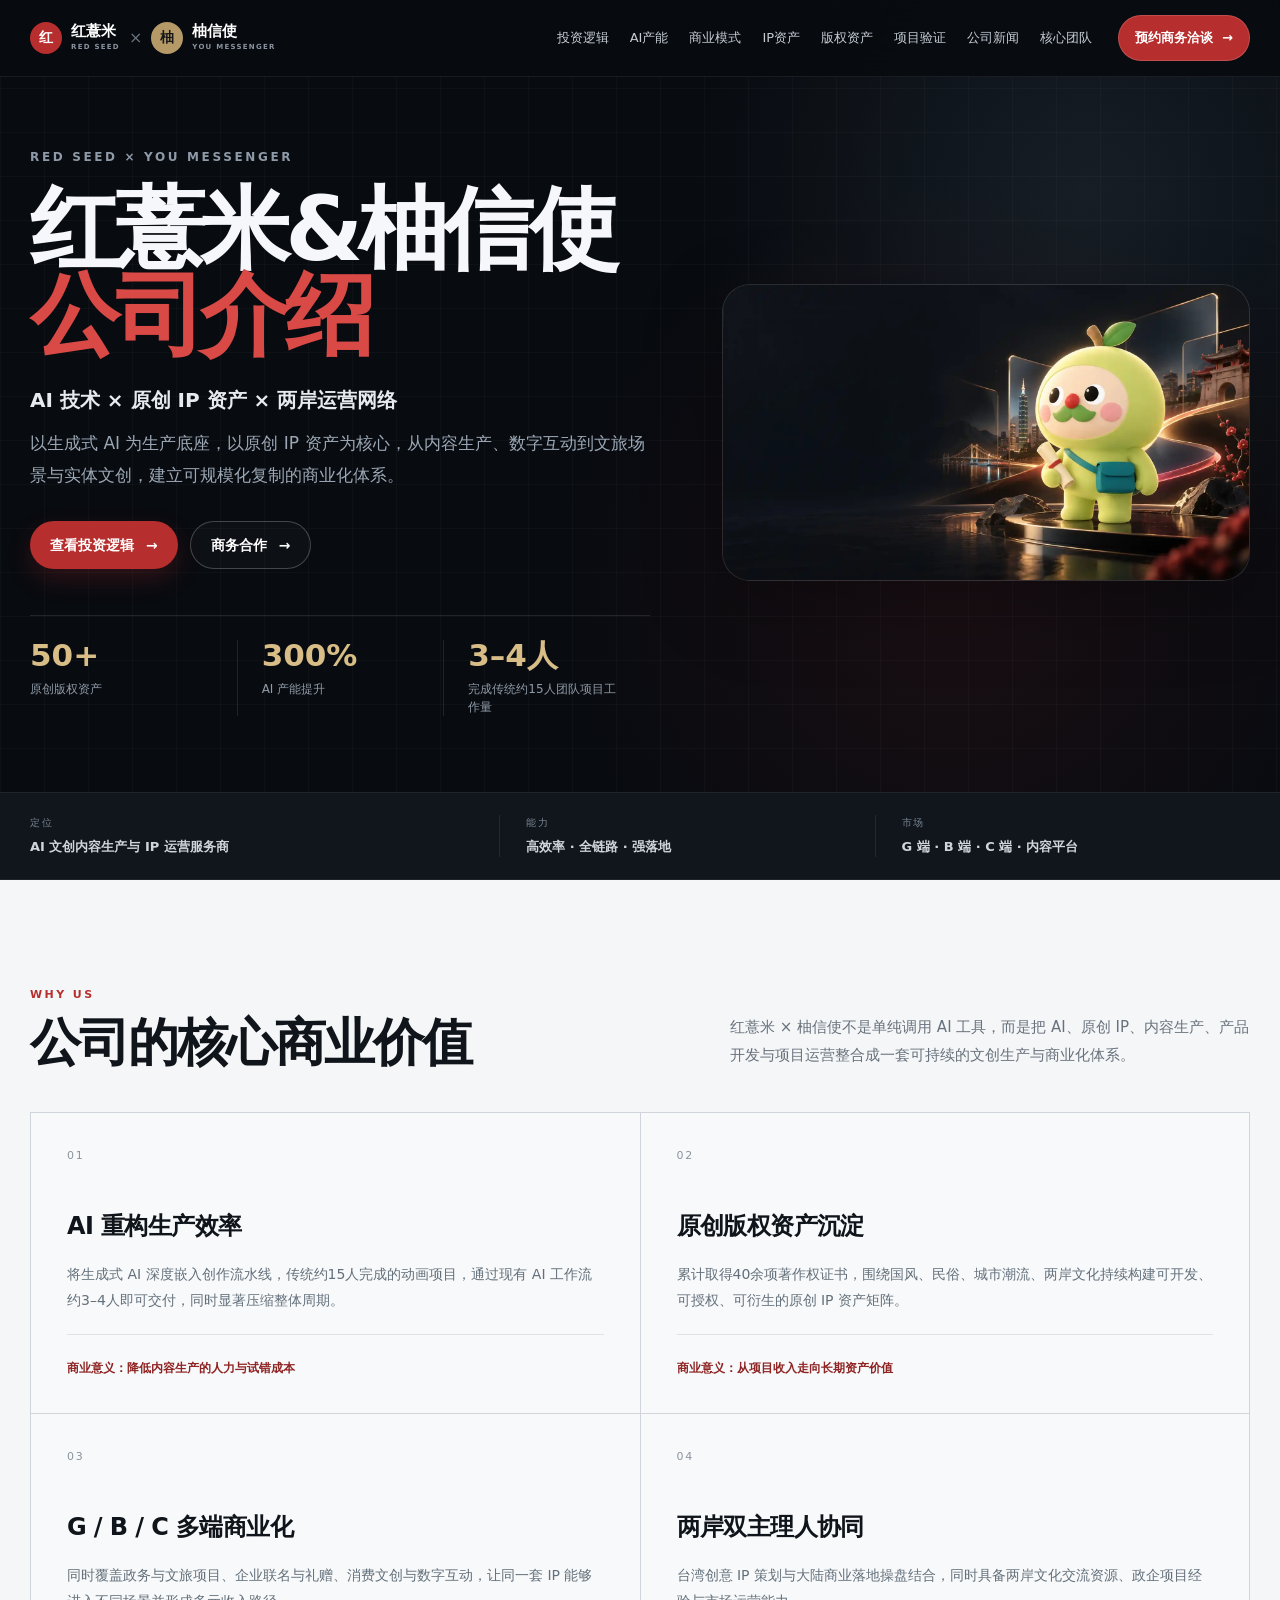
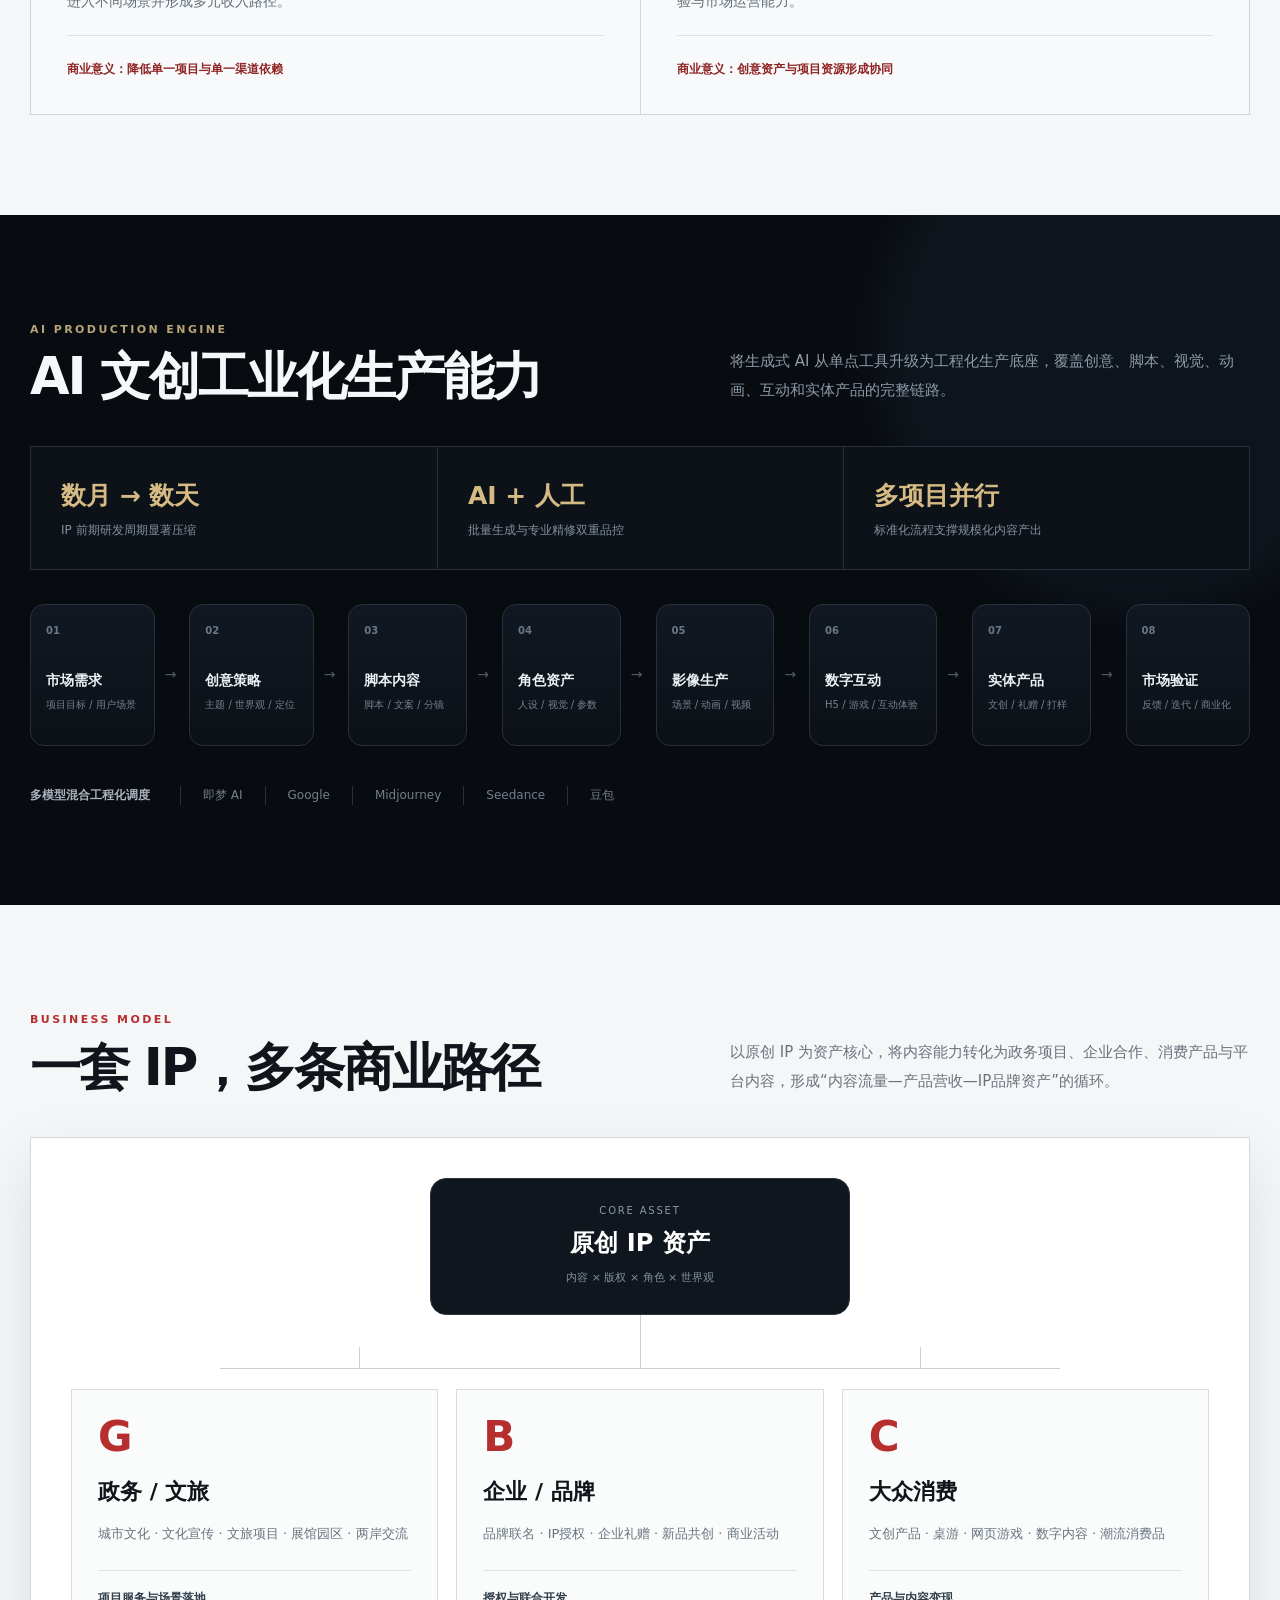
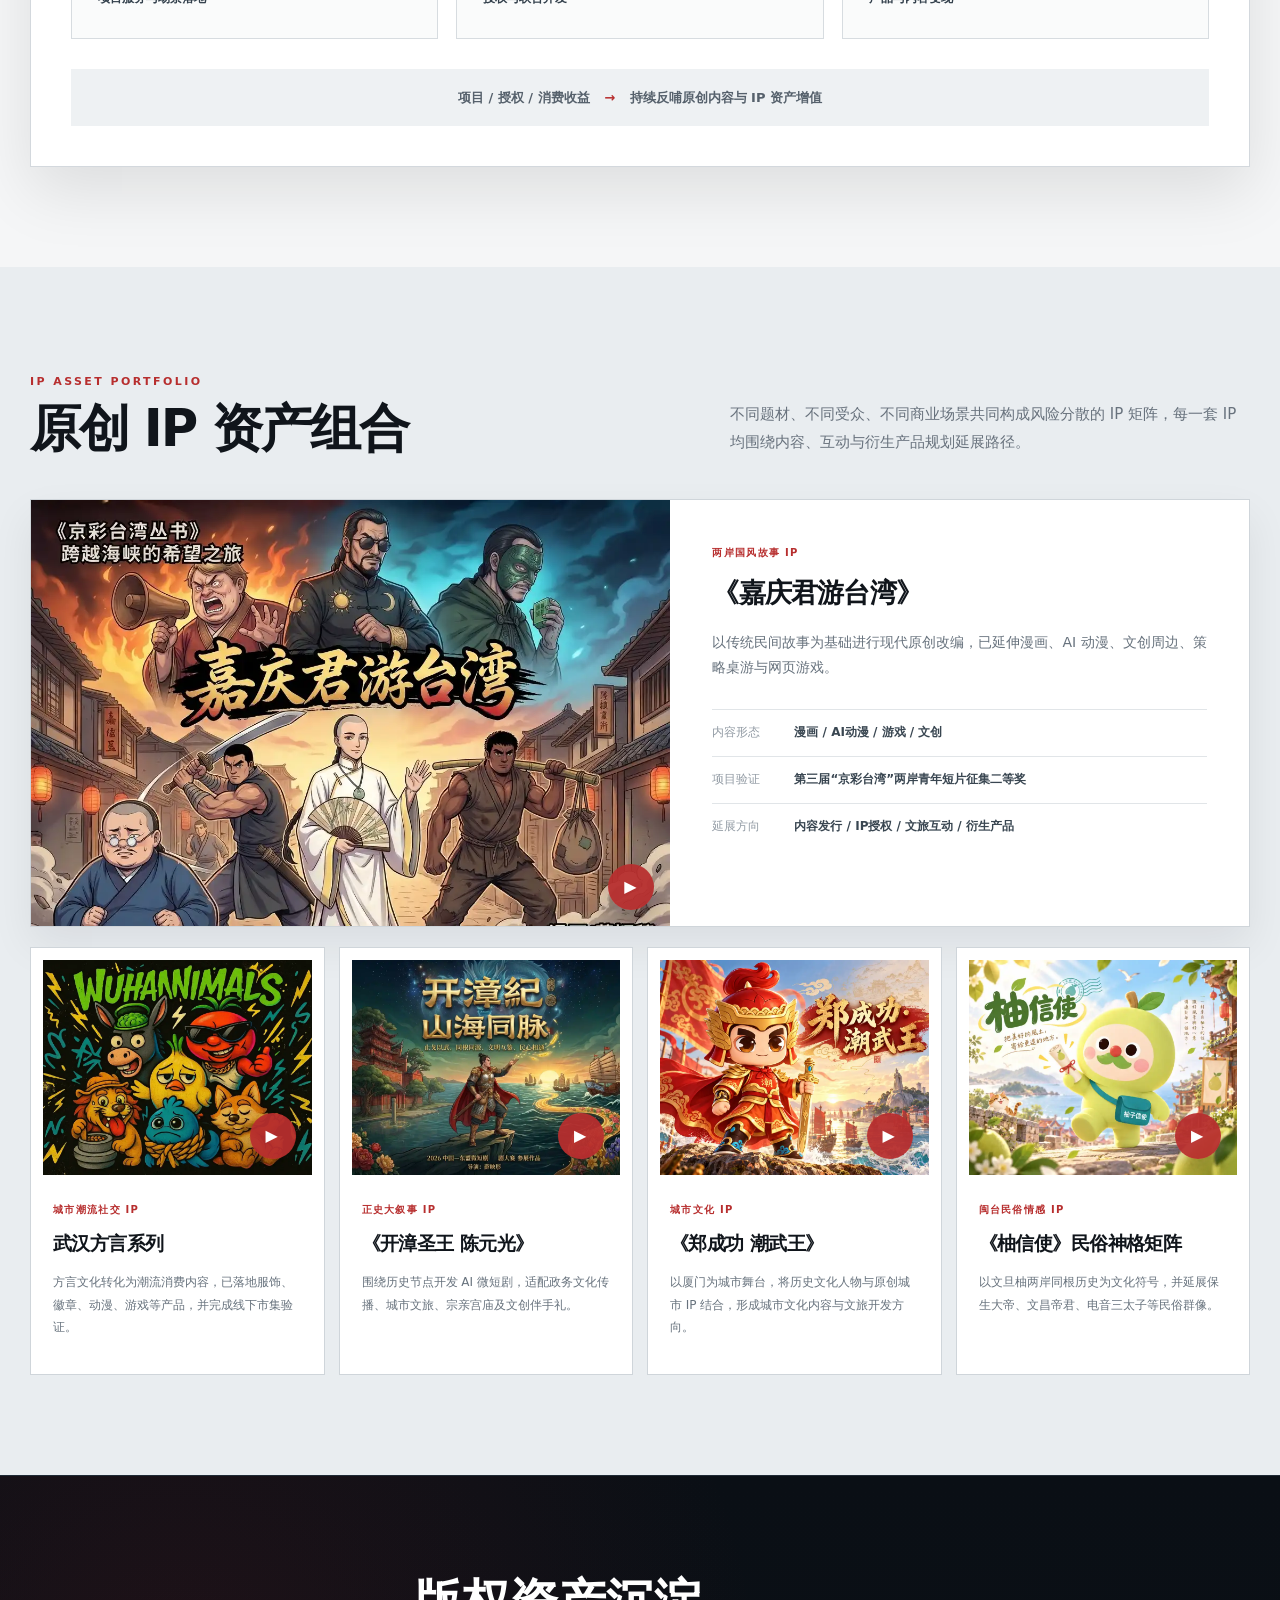
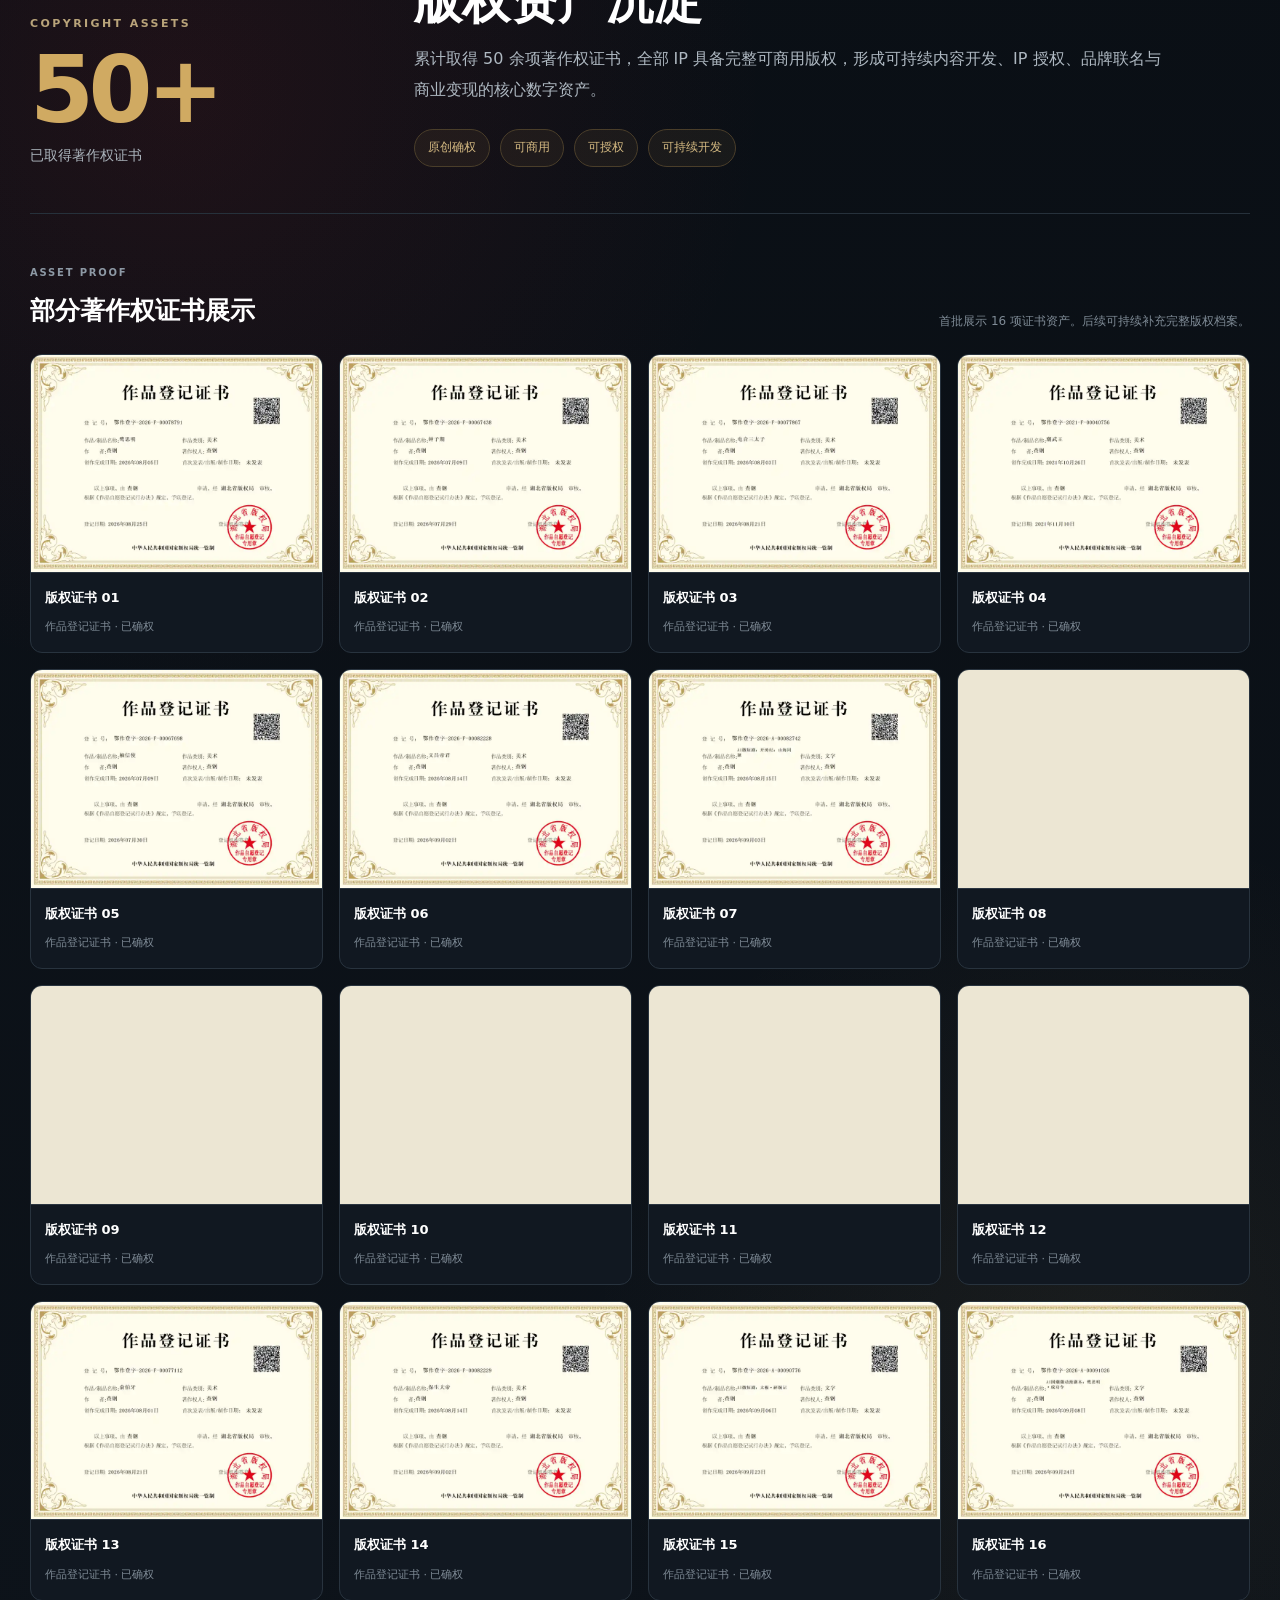
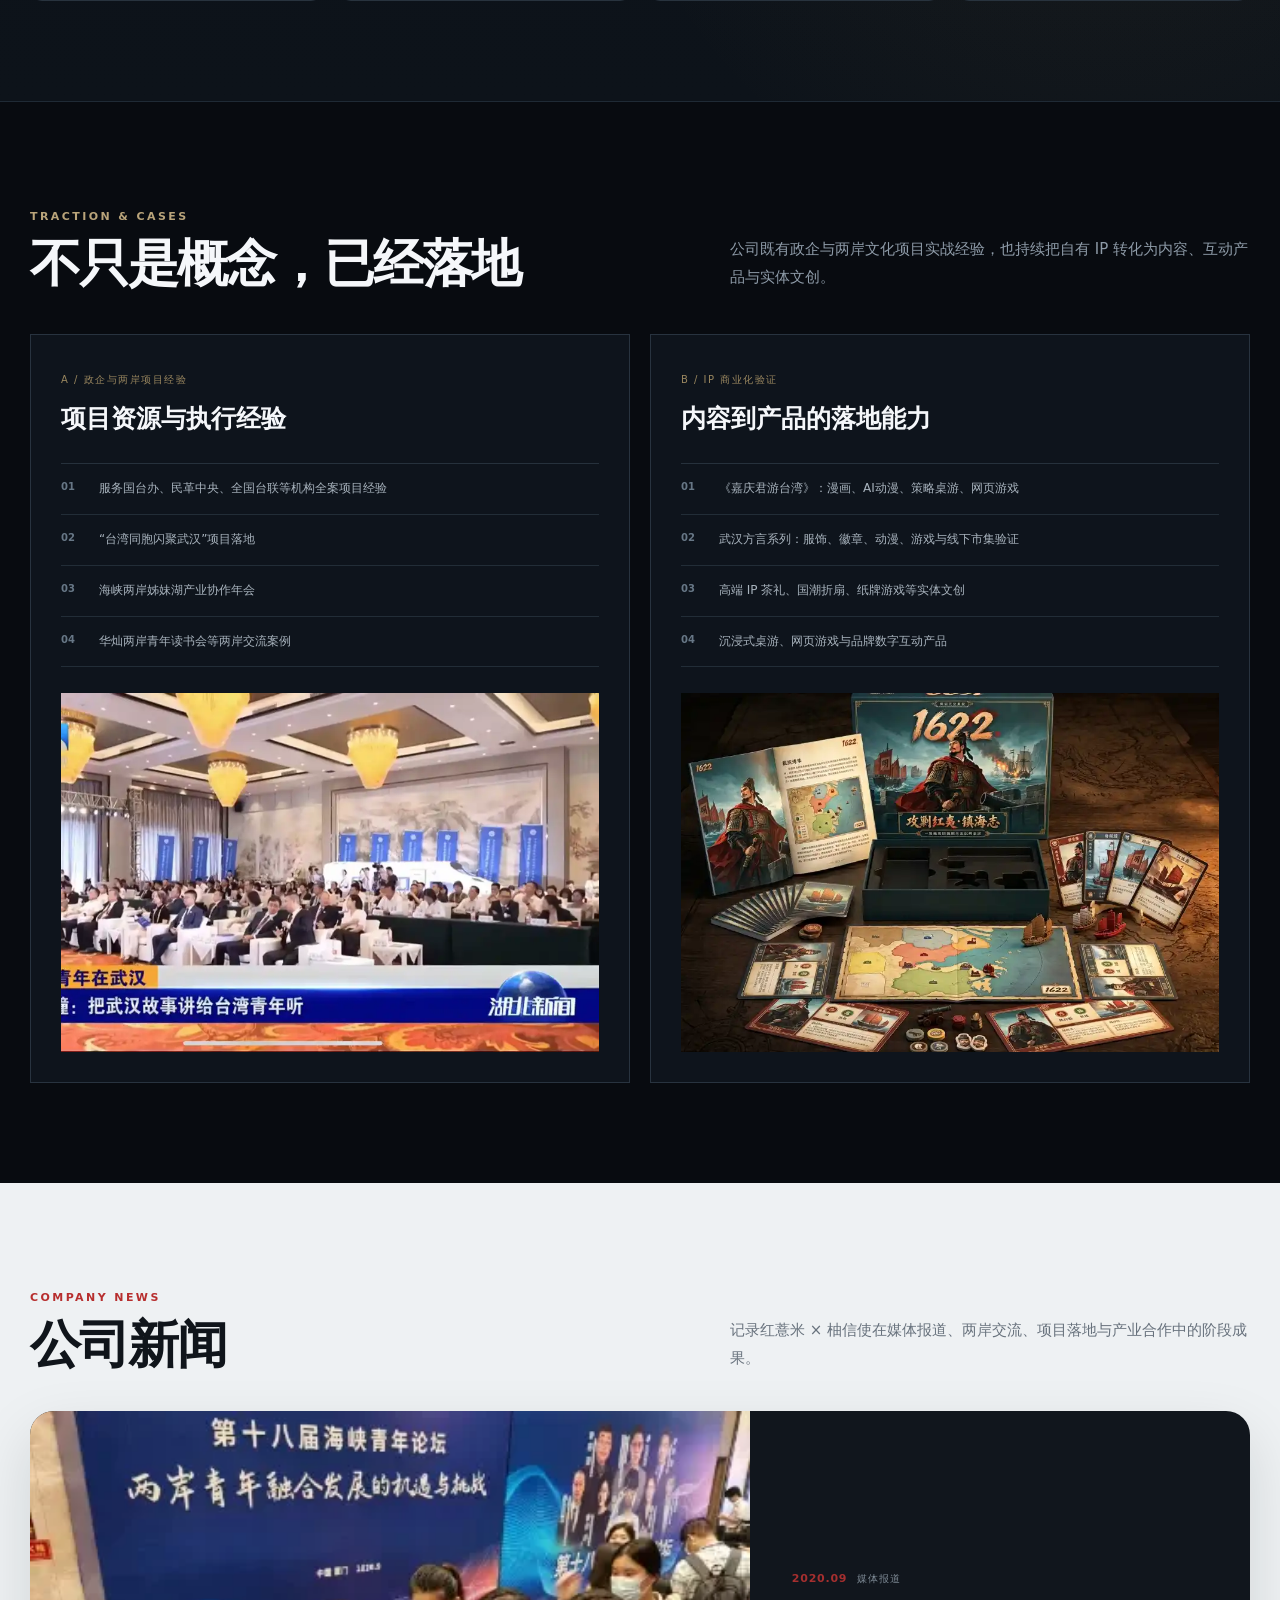
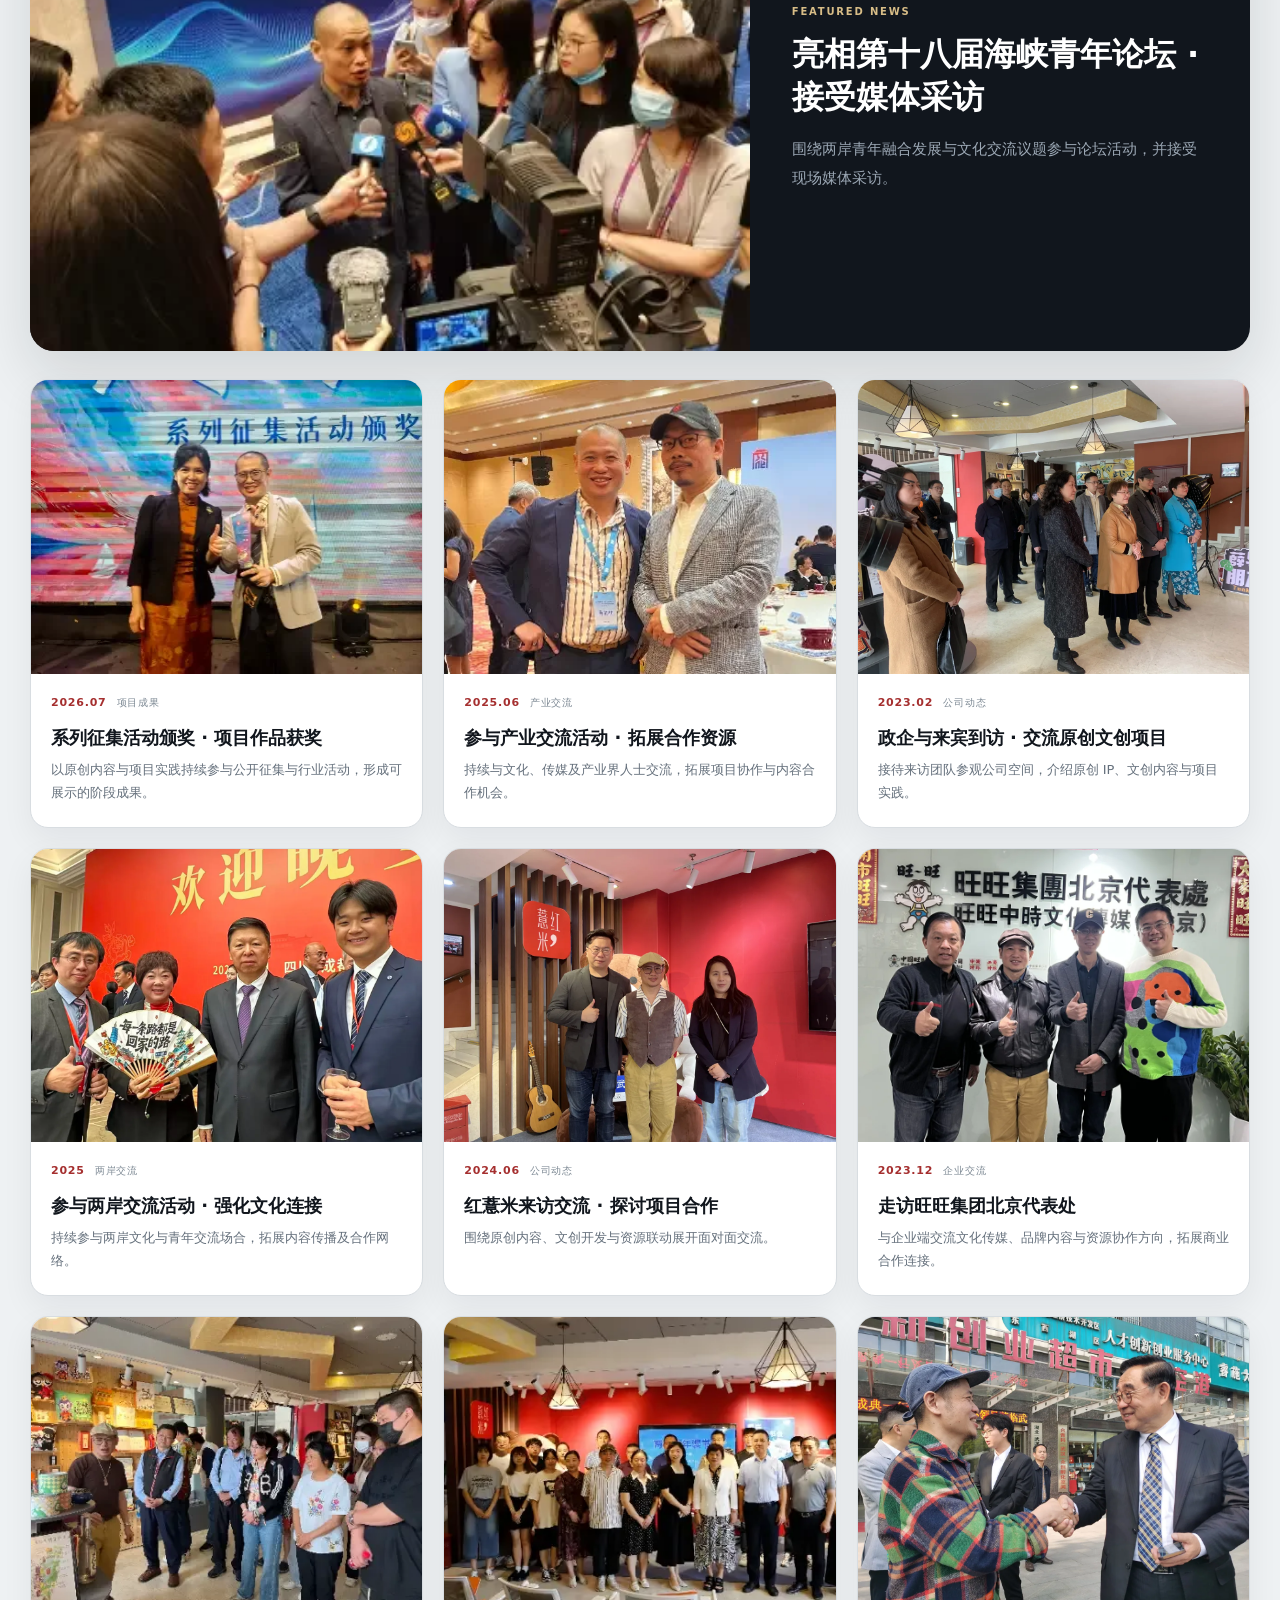
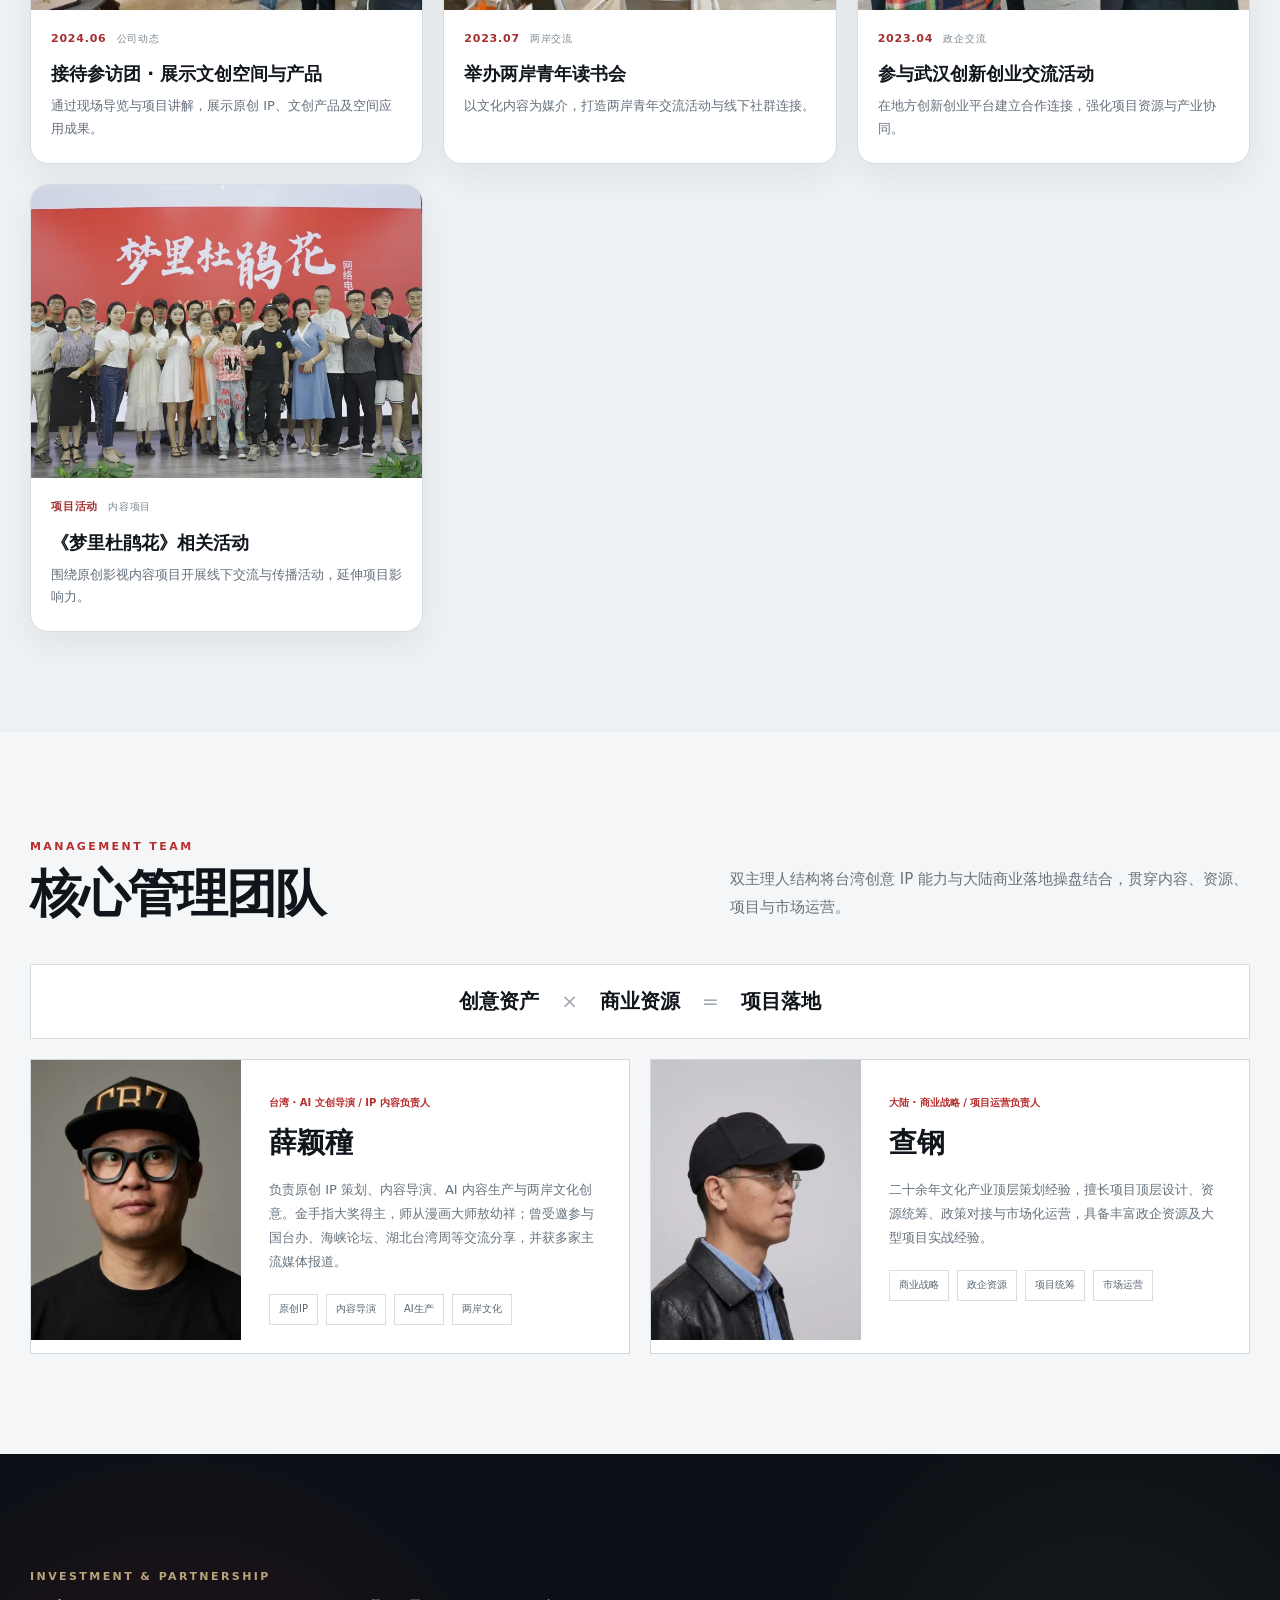
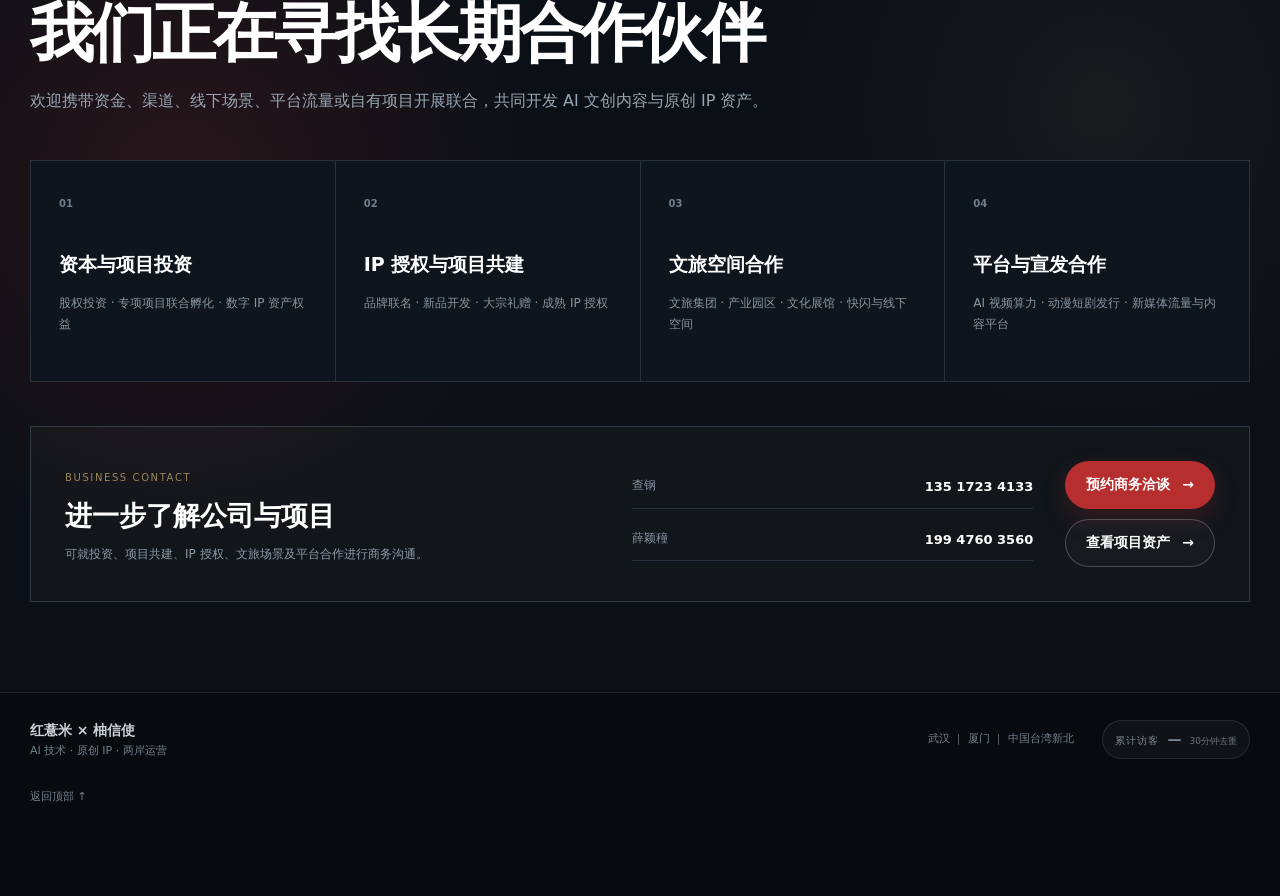
==== commit e89c1583: "fix: restore company news photos as independent WebP assets" ====
--- a/index.html
+++ b/index.html
@@ -6,7 +6,7 @@
   <meta name="theme-color" content="#080b10" />
   <meta name="description" content="红薏米 × 柚信使｜AI 文创工业化平台。AI 技术、原创 IP 资产与两岸运营网络，面向投资、政企、文旅、品牌与渠道合作。" />
   <title>红薏米 × 柚信使｜AI 文创工业化平台</title>
-  <link rel="stylesheet" href="./styles.css" />
+  <link rel="stylesheet" href="./styles.css?v=news-images-20261005" />
 </head>
 <body>
   <header class="site-header" id="top">
@@ -392,6 +392,6 @@
   </footer>
 
   <a class="mobile-invest-cta" href="#partnership">投资 / 商务合作 <span>→</span></a>
-  <script src="./script.js"></script>
+  <script src="./script.js?v=news-images-20261005"></script>
 </body>
 </html>
--- a/styles.css
+++ b/styles.css
@@ -3,3 +3,19 @@
 @import url('./styles-3.css');
 @import url('./styles-4.css');
 @import url('./styles-5.css');
+@import url('./styles-6.css');
+@import url('./styles-7.css');
+@import url('./styles-8.css?v=news-images-20261005');
+
+/* Sync homepage copyright metric with current 50+ count */
+.hero-metrics article:first-child strong{
+  font-size:0;
+}
+.hero-metrics article:first-child strong::after{
+  content:'50+';
+  font-size:31px;
+  line-height:1;
+}
+@media(max-width:640px){
+  .hero-metrics article:first-child strong::after{font-size:28px;}
+}
